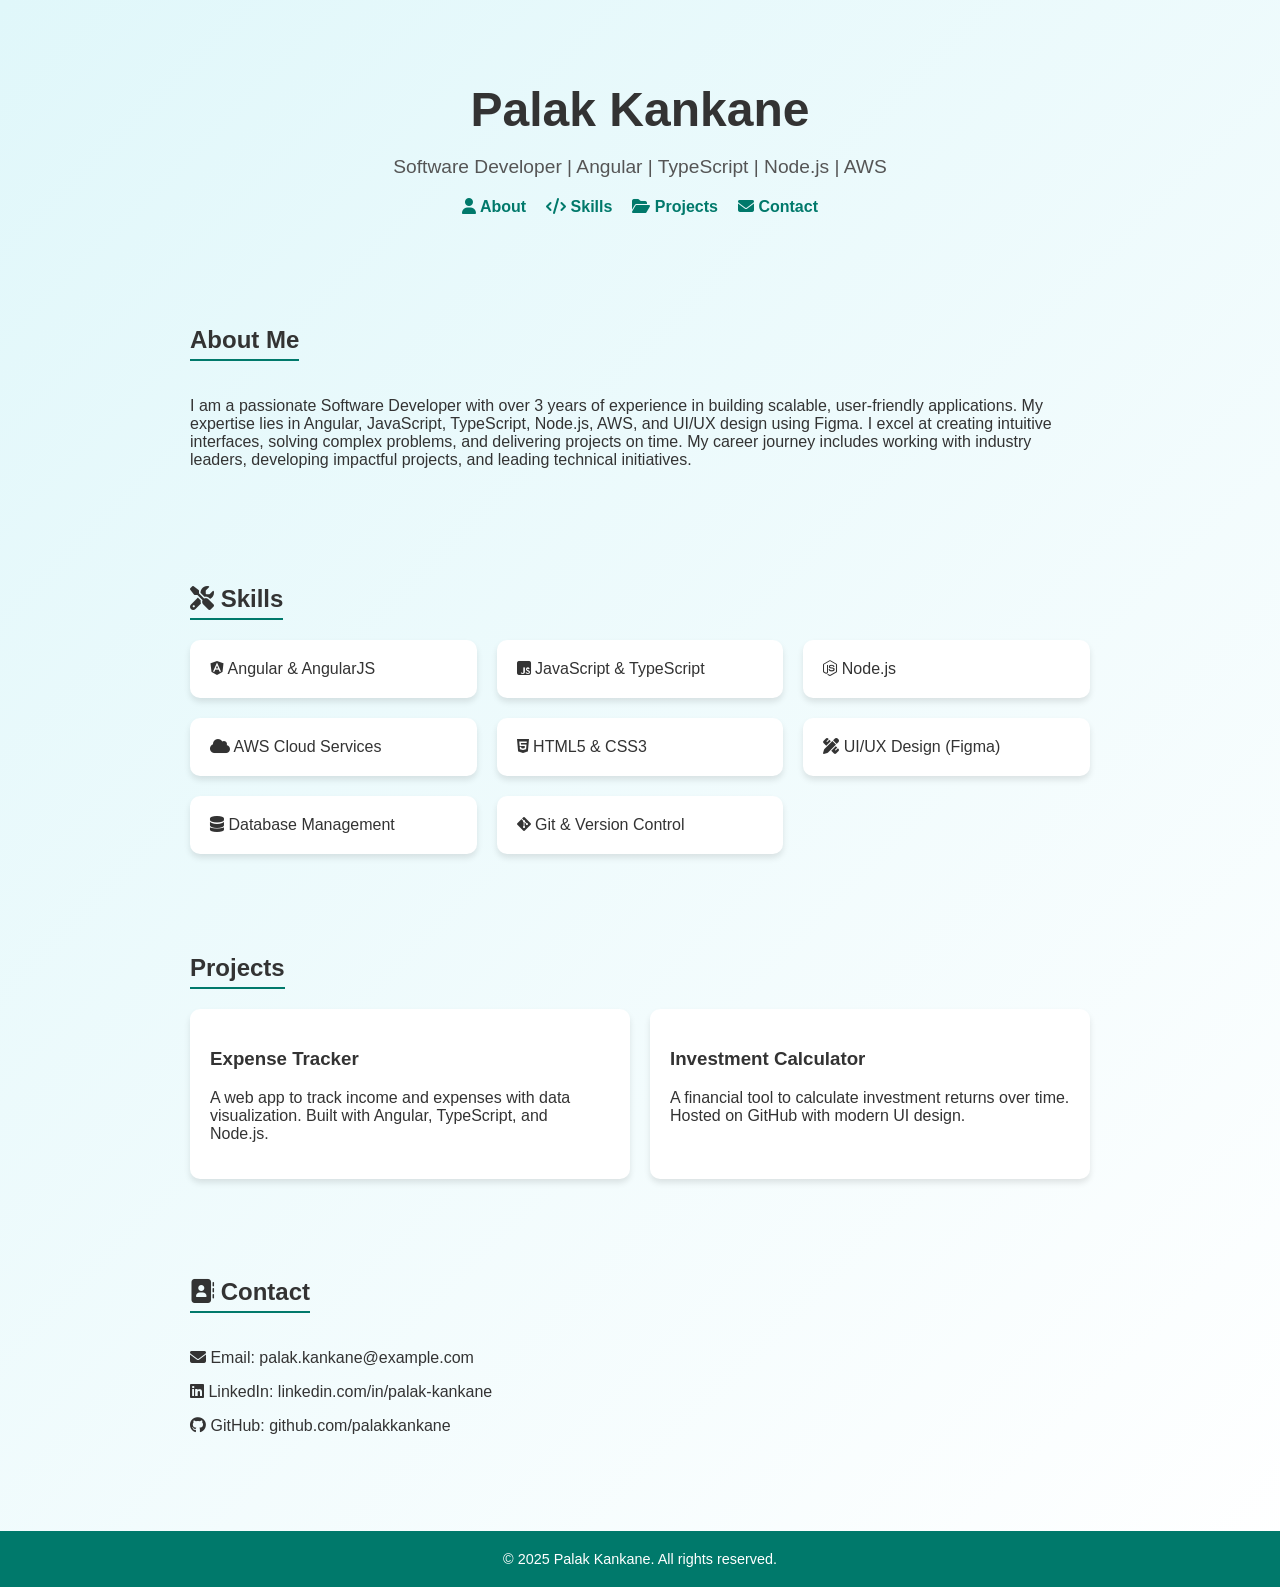
==== index.html @ 3c51df30 "initial commit" ====
<!DOCTYPE html>
<html lang="en">
  <head>
    <meta charset="UTF-8" />
    <meta name="viewport" content="width=device-width, initial-scale=1.0" />
    <title>Palak Kankane - Portfolio</title>
    <link rel="stylesheet" href="https://cdnjs.cloudflare.com/ajax/libs/font-awesome/6.4.2/css/all.min.css" />
    <link rel="stylesheet" href="style.css"/>
  </head>
  <body>
    <header>
      <h1>Palak Kankane</h1>
      <p>Software Developer | Angular | TypeScript | Node.js | AWS</p>
      <nav>
        <a href="#about"><i class="fas fa-user"></i> About</a>
        <a href="#skills"><i class="fas fa-code"></i> Skills</a>
        <a href="#projects"><i class="fas fa-folder-open"></i> Projects</a>
        <a href="#contact"><i class="fas fa-envelope"></i> Contact</a>
      </nav>
    </header>
    <section id="about">
      <h2>About Me</h2>
      <p>
        I am a passionate Software Developer with over 3 years of experience in
        building scalable, user-friendly applications. My expertise lies in
        Angular, JavaScript, TypeScript, Node.js, AWS, and UI/UX design using
        Figma. I excel at creating intuitive interfaces, solving complex
        problems, and delivering projects on time. My career journey includes
        working with industry leaders, developing impactful projects, and
        leading technical initiatives.
      </p>
    </section>
    <section id="skills">
      <h2><i class="fas fa-tools"></i> Skills</h2>
      <div class="skills">
        <div class="card"><i class="fab fa-angular"></i> Angular & AngularJS</div>
        <div class="card"><i class="fab fa-js-square"></i> JavaScript & TypeScript</div>
        <div class="card"><i class="fab fa-node-js"></i> Node.js</div>
        <div class="card"><i class="fas fa-cloud"></i> AWS Cloud Services</div>
        <div class="card"><i class="fab fa-html5"></i> HTML5 & CSS3</div>
        <div class="card"><i class="fas fa-pencil-ruler"></i> UI/UX Design (Figma)</div>
        <div class="card"><i class="fas fa-database"></i> Database Management</div>
        <div class="card"><i class="fab fa-git-alt"></i> Git & Version Control</div>
      </div>
    </section>
    <section id="projects">
      <h2>Projects</h2>
      <div class="projects">
        <div class="card">
          <h3>Expense Tracker</h3>
          <p>
            A web app to track income and expenses with data visualization.
            Built with Angular, TypeScript, and Node.js.
          </p>
        </div>
        <div class="card">
          <h3>Investment Calculator</h3>
          <p>
            A financial tool to calculate investment returns over time. Hosted
            on GitHub with modern UI design.
          </p>
        </div>
      </div>
    </section>
    <section id="contact">
      <h2><i class="fas fa-address-book"></i> Contact</h2>
      <p><i class="fas fa-envelope"></i> Email: palak.kankane@example.com</p>
      <p><i class="fab fa-linkedin"></i> LinkedIn: linkedin.com/in/palak-kankane</p>
      <p><i class="fab fa-github"></i> GitHub: github.com/palakkankane</p>
    </section>
    <footer>© 2025 Palak Kankane. All rights reserved.</footer>
  </body>
</html>
---- style.css ----
body {
  margin: 0;
  font-family: "Segoe UI", sans-serif;
  background: linear-gradient(135deg, #e0f7fa, #fff);
  color: #333;
}
header {
  text-align: center;
  padding: 50px 20px;
  animation: fadeInDown 1s ease-in-out;
}
header h1 {
  font-size: 3rem;
  margin-bottom: 10px;
}
header p {
  font-size: 1.2rem;
  color: #555;
}
nav {
  display: flex;
  justify-content: center;
  gap: 20px;
  margin-top: 20px;
}
nav a {
  text-decoration: none;
  color: #00796b;
  font-weight: bold;
  transition: color 0.3s;
}
nav a:hover {
  color: #004d40;
}
section {
  max-width: 900px;
  margin: auto;
  padding: 40px 20px;
  animation: fadeInUp 1s ease-in-out;
}
h2 {
  border-bottom: 2px solid #00796b;
  display: inline-block;
  padding-bottom: 5px;
  margin-bottom: 20px;
}
.skills,
.projects {
  display: grid;
  grid-template-columns: repeat(auto-fit, minmax(250px, 1fr));
  gap: 20px;
}
.card {
  background: #fff;
  padding: 20px;
  border-radius: 10px;
  box-shadow: 0 4px 6px rgba(0, 0, 0, 0.1);
  transition: transform 0.3s;
}
.card:hover {
  transform: translateY(-5px);
}
footer {
  text-align: center;
  padding: 20px;
  font-size: 0.9rem;
  background: #00796b;
  color: #fff;
  margin-top: 40px;
}
@keyframes fadeInDown {
  from {
    opacity: 0;
    transform: translateY(-20px);
  }
  to {
    opacity: 1;
    transform: translateY(0);
  }
}
@keyframes fadeInUp {
  from {
    opacity: 0;
    transform: translateY(20px);
  }
  to {
    opacity: 1;
    transform: translateY(0);
  }
}
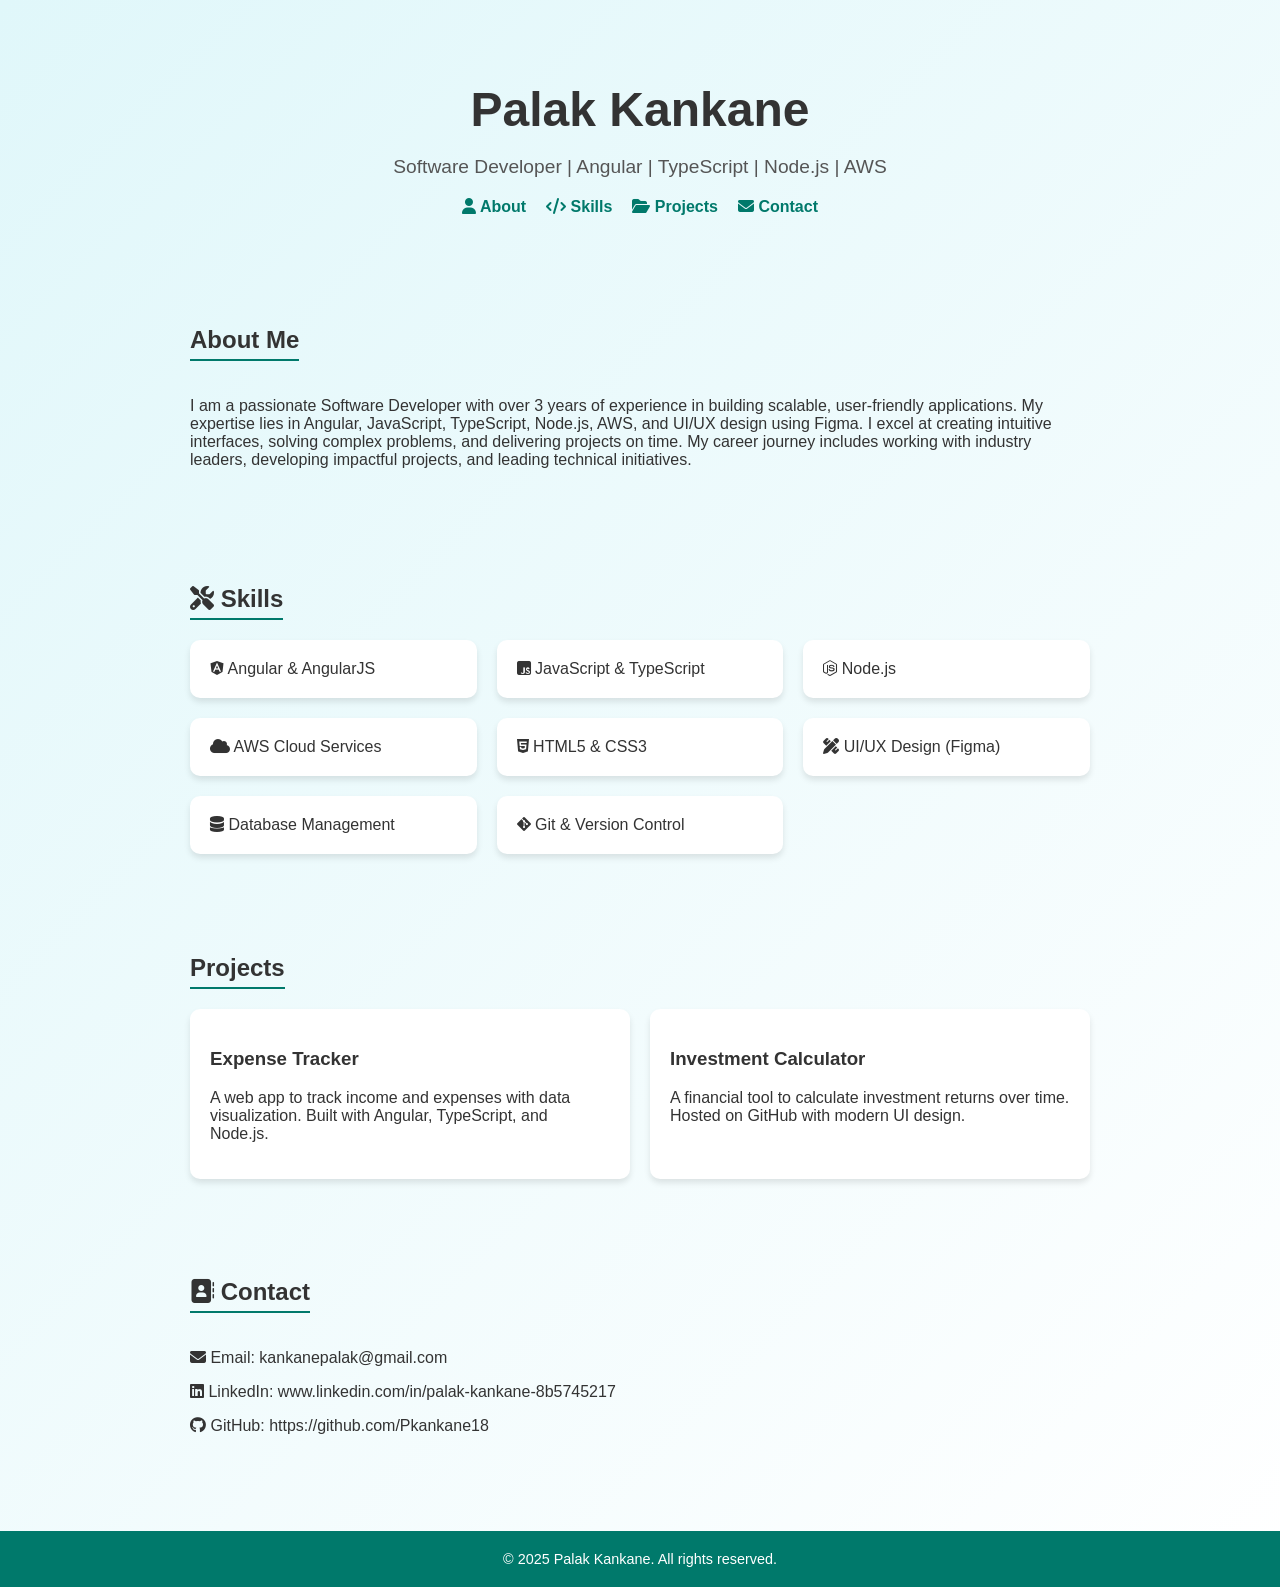
==== commit 7c18877d: "fixed contact links" ====
--- a/index.html
+++ b/index.html
@@ -64,9 +64,9 @@
     </section>
     <section id="contact">
       <h2><i class="fas fa-address-book"></i> Contact</h2>
-      <p><i class="fas fa-envelope"></i> Email: palak.kankane@example.com</p>
-      <p><i class="fab fa-linkedin"></i> LinkedIn: linkedin.com/in/palak-kankane</p>
-      <p><i class="fab fa-github"></i> GitHub: github.com/palakkankane</p>
+      <p><i class="fas fa-envelope"></i> Email: kankanepalak@gmail.com</p>
+      <p><i class="fab fa-linkedin"></i> LinkedIn: www.linkedin.com/in/palak-kankane-8b5745217</p>
+      <p><i class="fab fa-github"></i> GitHub: https://github.com/Pkankane18</p>
     </section>
     <footer>© 2025 Palak Kankane. All rights reserved.</footer>
   </body>
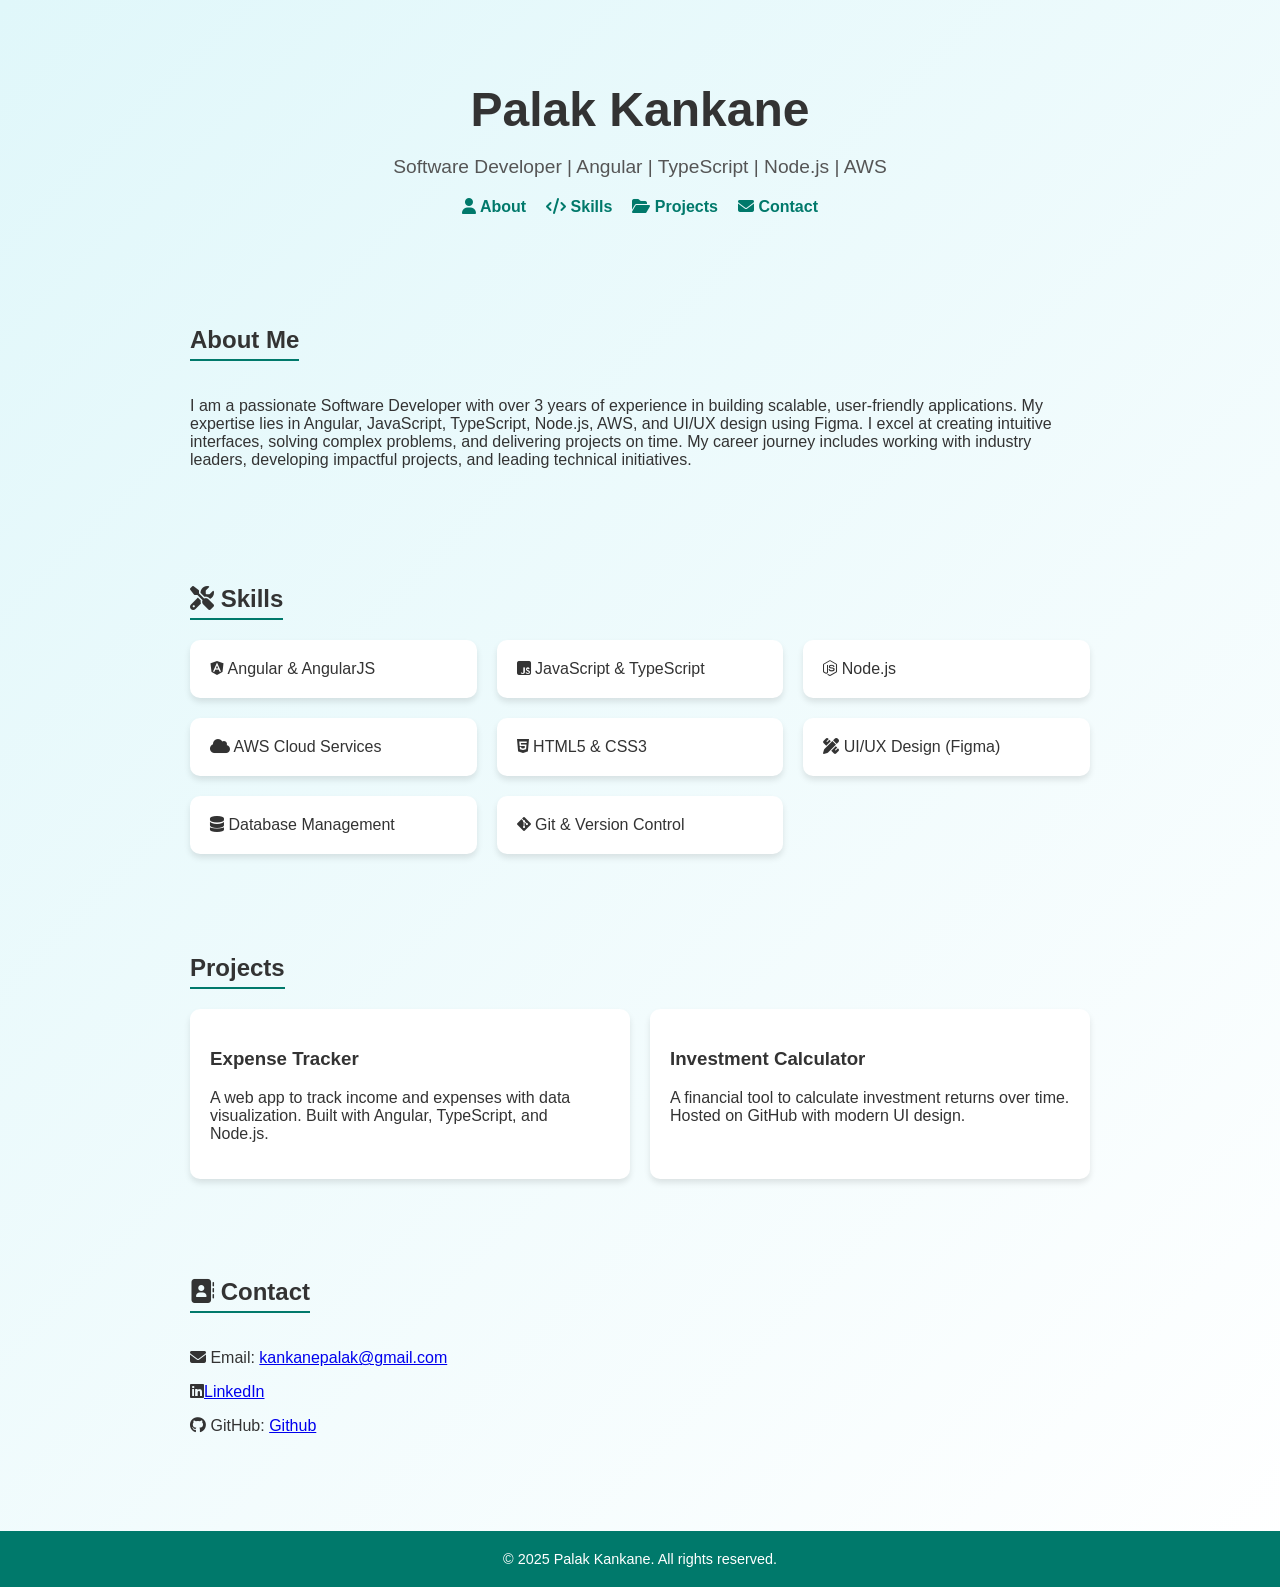
==== commit 220a65cc: "updating link" ====
--- a/index.html
+++ b/index.html
@@ -64,9 +64,9 @@
     </section>
     <section id="contact">
       <h2><i class="fas fa-address-book"></i> Contact</h2>
-      <p><i class="fas fa-envelope"></i> Email: kankanepalak@gmail.com</p>
-      <p><i class="fab fa-linkedin"></i> LinkedIn: www.linkedin.com/in/palak-kankane-8b5745217</p>
-      <p><i class="fab fa-github"></i> GitHub: https://github.com/Pkankane18</p>
+      <p><i class="fas fa-envelope"></i> Email: <a href="mailto:kankanepalak@gmail.com">kankanepalak@gmail.com</a></p>
+      <p><i class="fab fa-linkedin"></i><a  href="https://www.linkedin.com/in/palak-kankane-8b5745217" target="_blank">LinkedIn</a></p>
+      <p><i class="fab fa-github"></i> GitHub: <a href="https://github.com/Pkankane18">Github</a></p>
     </section>
     <footer>© 2025 Palak Kankane. All rights reserved.</footer>
   </body>
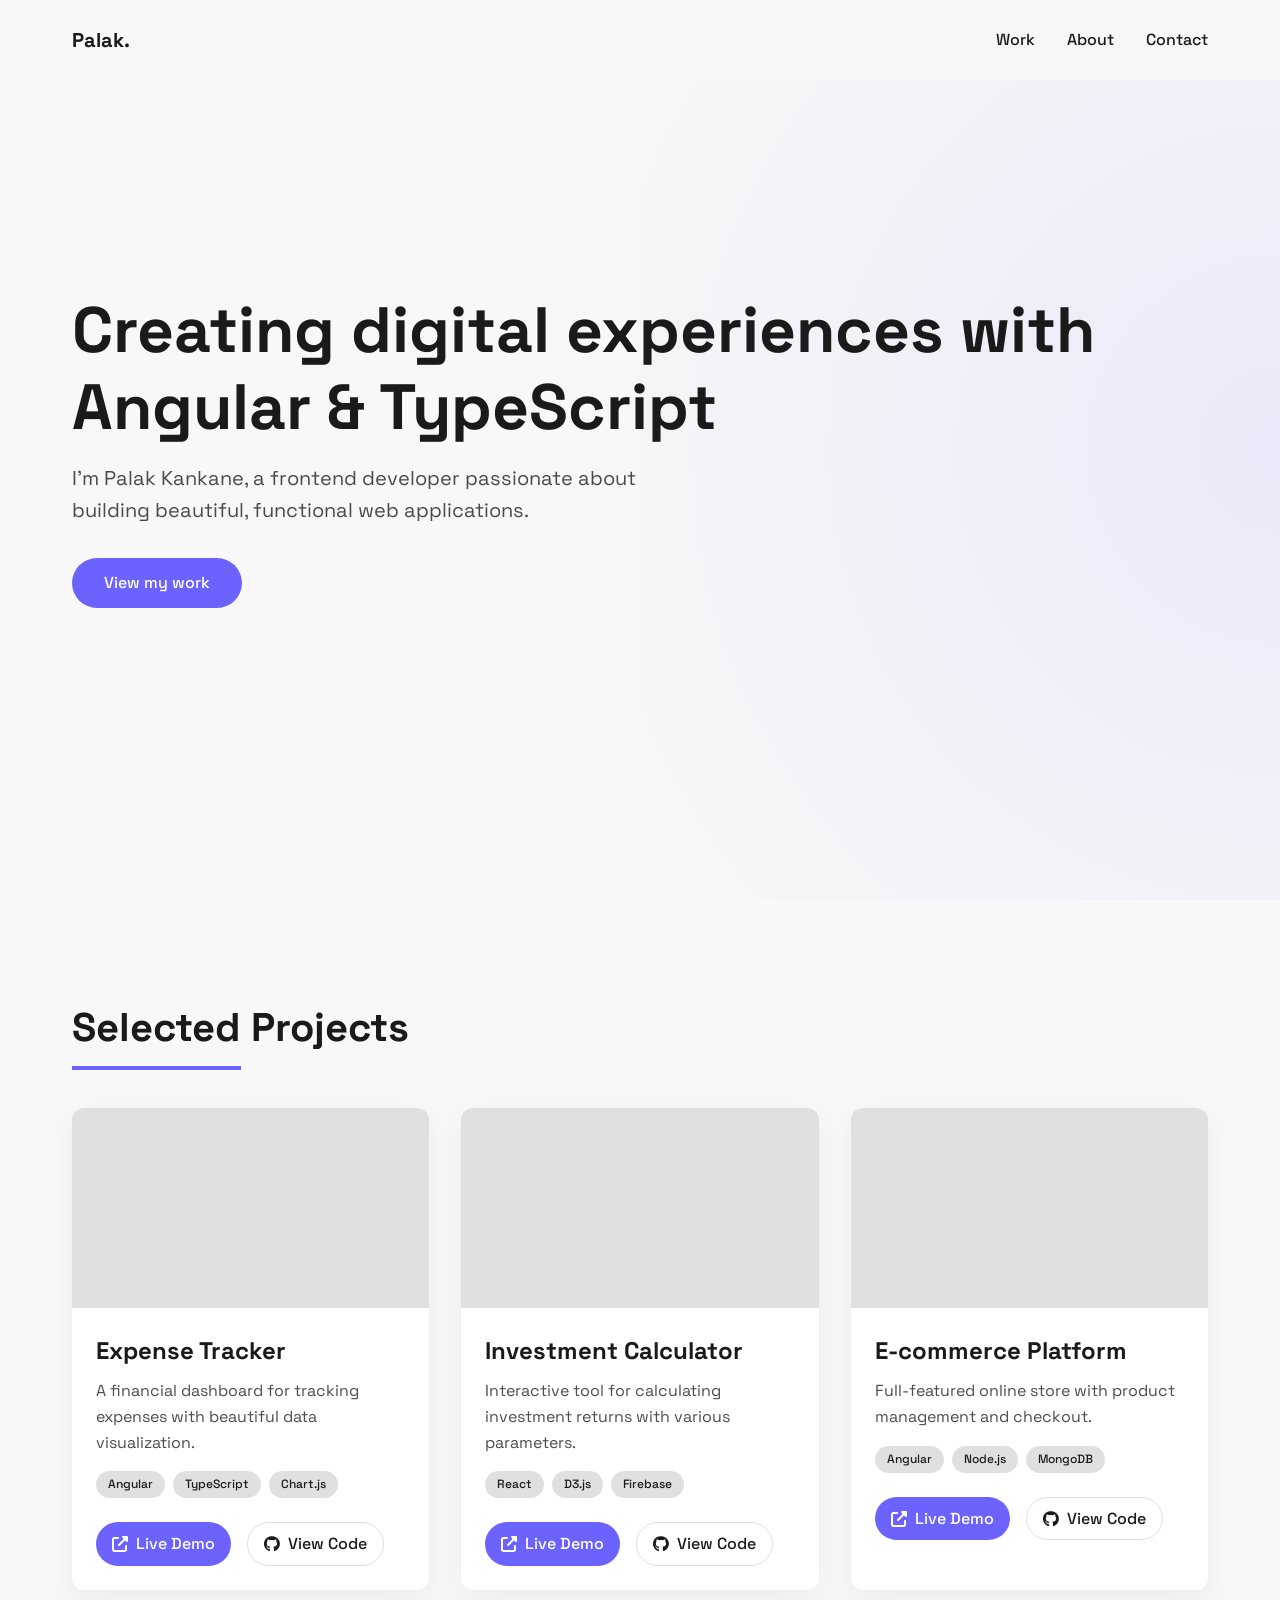
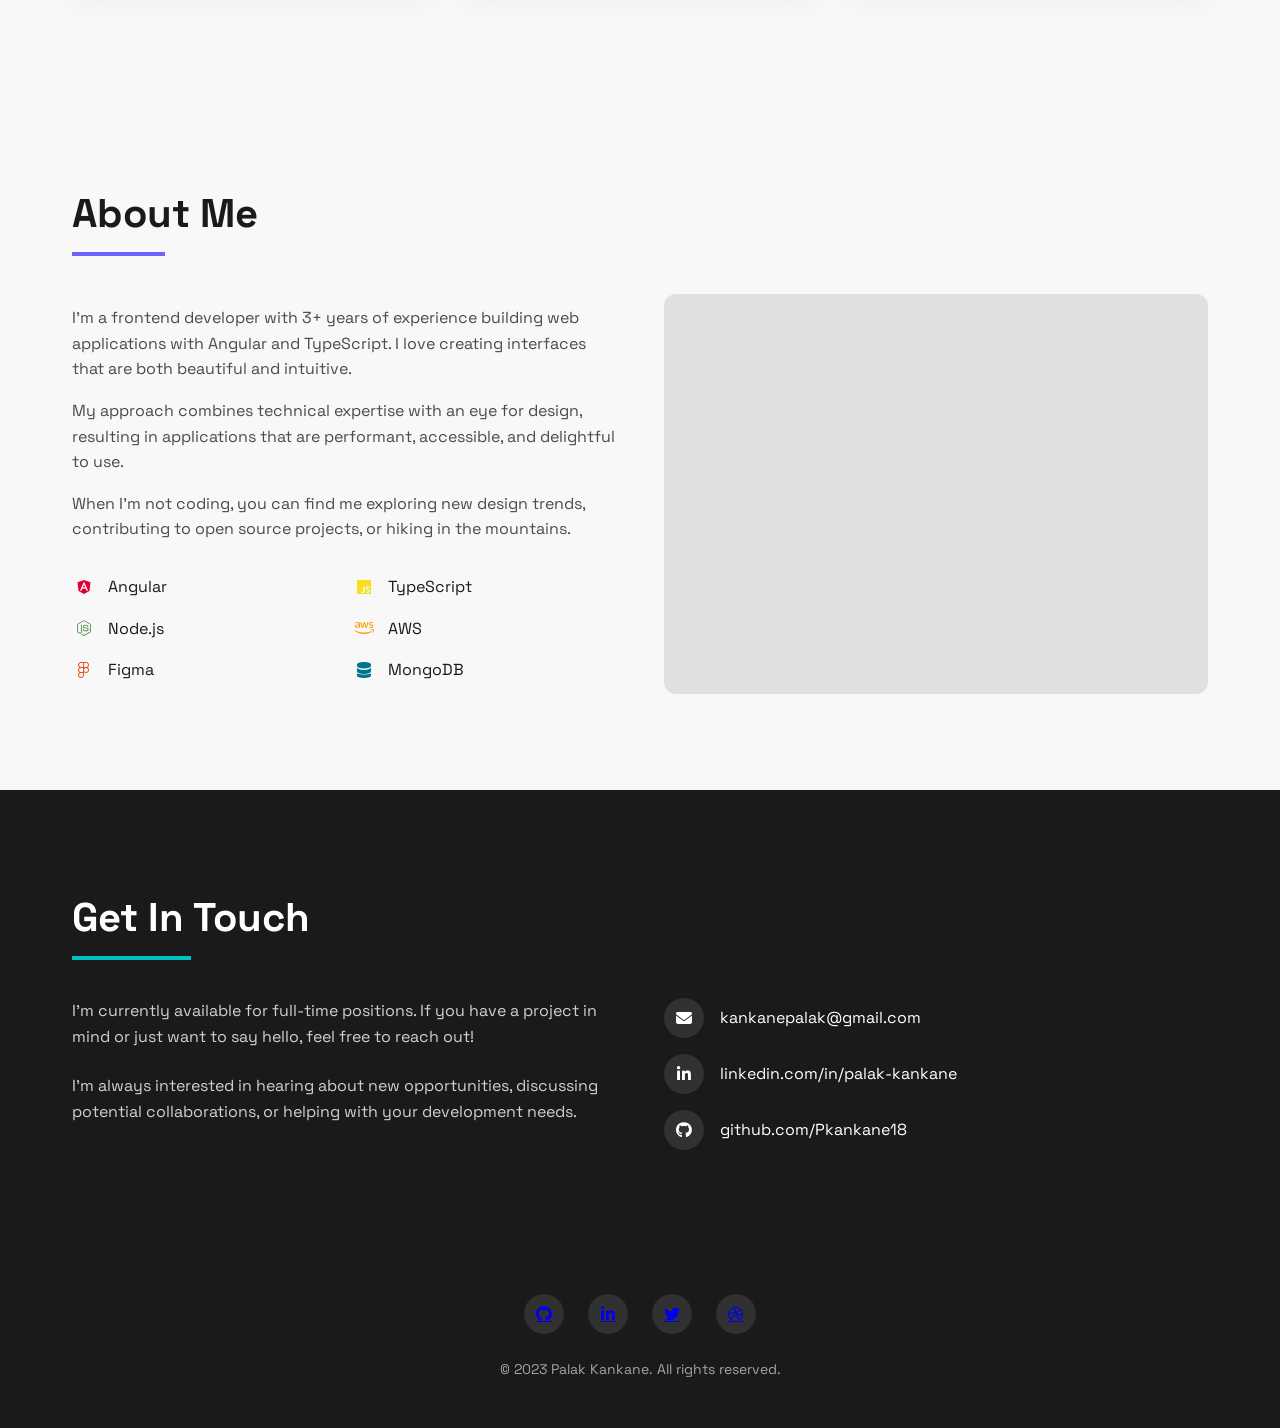
==== commit 42f2eee1: "updated full" ====
--- a/index.html
+++ b/index.html
@@ -3,71 +3,672 @@
   <head>
     <meta charset="UTF-8" />
     <meta name="viewport" content="width=device-width, initial-scale=1.0" />
-    <title>Palak Kankane - Portfolio</title>
-    <link rel="stylesheet" href="https://cdnjs.cloudflare.com/ajax/libs/font-awesome/6.4.2/css/all.min.css" />
-    <link rel="stylesheet" href="style.css"/>
+    <title>Palak Kankane | Creative Developer</title>
+    <meta
+      name="description"
+      content="Creative portfolio of Palak Kankane, Angular and TypeScript developer"
+    />
+    <link
+      rel="stylesheet"
+      href="https://cdnjs.cloudflare.com/ajax/libs/font-awesome/6.4.2/css/all.min.css"
+    />
+    <link rel="preconnect" href="https://fonts.googleapis.com" />
+    <link rel="preconnect" href="https://fonts.gstatic.com" crossorigin />
+    <link
+      href="https://fonts.googleapis.com/css2?family=Space+Grotesk:wght@300;400;500;600;700&display=swap"
+      rel="stylesheet"
+    />
+    <style>
+      :root {
+        --dark: #1a1a1a;
+        --light: #f8f8f8;
+        --primary: #6c63ff;
+        --secondary: #ff6584;
+        --accent: #00bfbf;
+        --gray: #e0e0e0;
+      }
+
+      * {
+        margin: 0;
+        padding: 0;
+        box-sizing: border-box;
+      }
+
+      body {
+        font-family: "Space Grotesk", sans-serif;
+        background-color: var(--light);
+        color: var(--dark);
+        line-height: 1.6;
+      }
+
+      .container {
+        max-width: 1200px;
+        margin: 0 auto;
+        padding: 0 2rem;
+      }
+
+      /* Hero Section */
+      .hero {
+        min-height: 100vh;
+        display: flex;
+        align-items: center;
+        position: relative;
+        overflow: hidden;
+      }
+
+      .hero::before {
+        content: "";
+        position: absolute;
+        top: -50%;
+        right: -50%;
+        width: 100%;
+        height: 200%;
+        background: radial-gradient(
+          circle,
+          rgba(108, 99, 255, 0.1) 0%,
+          rgba(255, 255, 255, 0) 70%
+        );
+        z-index: 0;
+      }
+
+      .hero-content {
+        position: relative;
+        z-index: 1;
+      }
+
+      .hero h1 {
+        font-size: clamp(2.5rem, 5vw, 4rem);
+        font-weight: 700;
+        margin-bottom: 1rem;
+        line-height: 1.2;
+      }
+
+      .hero p {
+        font-size: 1.25rem;
+        max-width: 600px;
+        margin-bottom: 2rem;
+        color: rgba(0, 0, 0, 0.7);
+      }
+
+      .hero-cta {
+        display: inline-block;
+        padding: 0.75rem 2rem;
+        background-color: var(--primary);
+        color: white;
+        border-radius: 50px;
+        font-weight: 500;
+        transition: transform 0.3s, box-shadow 0.3s;
+        text-decoration: none;
+      }
+
+      .hero-cta:hover {
+        transform: translateY(-3px);
+        box-shadow: 0 10px 20px rgba(108, 99, 255, 0.2);
+      }
+
+      /* Navigation */
+      nav {
+        position: fixed;
+        top: 0;
+        left: 0;
+        width: 100%;
+        padding: 1.5rem 0;
+        z-index: 100;
+        background-color: rgba(248, 248, 248, 0.9);
+        backdrop-filter: blur(10px);
+      }
+
+      .nav-container {
+        display: flex;
+        justify-content: space-between;
+        align-items: center;
+      }
+
+      .logo {
+        font-weight: 700;
+        font-size: 1.25rem;
+        color: var(--dark);
+        text-decoration: none;
+      }
+
+      .nav-links {
+        display: flex;
+        gap: 2rem;
+      }
+
+      .nav-links a {
+        color: var(--dark);
+        text-decoration: none;
+        font-weight: 500;
+        position: relative;
+      }
+
+      .nav-links a::after {
+        content: "";
+        position: absolute;
+        bottom: -5px;
+        left: 0;
+        width: 0;
+        height: 2px;
+        background-color: var(--primary);
+        transition: width 0.3s;
+      }
+
+      .nav-links a:hover::after {
+        width: 100%;
+      }
+
+      /* Projects Section */
+      .section {
+        padding: 6rem 0;
+      }
+
+      .section-title {
+        font-size: 2.5rem;
+        margin-bottom: 3rem;
+        position: relative;
+        display: inline-block;
+      }
+
+      .section-title::after {
+        content: "";
+        position: absolute;
+        bottom: -10px;
+        left: 0;
+        width: 50%;
+        height: 4px;
+        background-color: var(--primary);
+      }
+
+      .projects-grid {
+        display: grid;
+        grid-template-columns: repeat(auto-fill, minmax(350px, 1fr));
+        gap: 2rem;
+      }
+
+      .project-card {
+        background-color: white;
+        border-radius: 12px;
+        overflow: hidden;
+        box-shadow: 0 10px 30px rgba(0, 0, 0, 0.05);
+        transition: transform 0.3s, box-shadow 0.3s;
+      }
+
+      .project-card:hover {
+        transform: translateY(-10px);
+        box-shadow: 0 15px 40px rgba(0, 0, 0, 0.1);
+      }
+
+      .project-image {
+        height: 200px;
+        background-color: var(--gray);
+        background-size: cover;
+        background-position: center;
+      }
+
+      .project-content {
+        padding: 1.5rem;
+      }
+
+      .project-title {
+        font-size: 1.5rem;
+        margin-bottom: 0.5rem;
+      }
+
+      .project-description {
+        color: rgba(0, 0, 0, 0.7);
+        margin-bottom: 1rem;
+      }
+
+      .project-tags {
+        display: flex;
+        flex-wrap: wrap;
+        gap: 0.5rem;
+        margin-bottom: 1.5rem;
+      }
+
+      .tag {
+        padding: 0.25rem 0.75rem;
+        background-color: var(--gray);
+        border-radius: 50px;
+        font-size: 0.75rem;
+        font-weight: 500;
+      }
+
+      .project-links {
+        display: flex;
+        gap: 1rem;
+      }
+
+      .project-link {
+        display: inline-flex;
+        align-items: center;
+        gap: 0.5rem;
+        padding: 0.5rem 1rem;
+        border-radius: 50px;
+        font-weight: 500;
+        text-decoration: none;
+        transition: all 0.3s;
+      }
+
+      .primary-link {
+        background-color: var(--primary);
+        color: white;
+      }
+
+      .secondary-link {
+        border: 1px solid var(--gray);
+        color: var(--dark);
+      }
+
+      .project-link:hover {
+        transform: translateY(-2px);
+      }
+
+      /* About Section */
+      .about-content {
+        display: grid;
+        grid-template-columns: 1fr 1fr;
+        gap: 3rem;
+        align-items: center;
+      }
+
+      .about-text p {
+        margin-bottom: 1rem;
+        color: rgba(0, 0, 0, 0.7);
+      }
+
+      .skills-list {
+        display: grid;
+        grid-template-columns: repeat(2, 1fr);
+        gap: 1rem;
+        margin-top: 2rem;
+      }
+
+      .skill-item {
+        display: flex;
+        align-items: center;
+        gap: 0.75rem;
+      }
+
+      .skill-icon {
+        width: 24px;
+        height: 24px;
+        display: flex;
+        align-items: center;
+        justify-content: center;
+      }
+
+      /* Contact Section */
+      .contact-section {
+        background-color: var(--dark);
+        color: white;
+        padding: 6rem 0;
+      }
+
+      .contact-section .section-title::after {
+        background-color: var(--accent);
+      }
+
+      .contact-content {
+        display: grid;
+        grid-template-columns: 1fr 1fr;
+        gap: 3rem;
+      }
+
+      .contact-text {
+        color: rgba(255, 255, 255, 0.8);
+      }
+
+      .contact-text p {
+        margin-bottom: 1.5rem;
+      }
+
+      .contact-links {
+        display: flex;
+        flex-direction: column;
+        gap: 1rem;
+      }
+
+      .contact-link {
+        display: flex;
+        align-items: center;
+        gap: 1rem;
+        color: white;
+        text-decoration: none;
+        transition: color 0.3s;
+      }
+
+      .contact-link:hover {
+        color: var(--accent);
+      }
+
+      .contact-icon {
+        width: 40px;
+        height: 40px;
+        background-color: rgba(255, 255, 255, 0.1);
+        border-radius: 50%;
+        display: flex;
+        align-items: center;
+        justify-content: center;
+      }
+
+      /* Footer */
+      footer {
+        padding: 3rem 0;
+        text-align: center;
+        background-color: var(--dark);
+        color: white;
+      }
+
+      .social-links {
+        display: flex;
+        justify-content: center;
+        gap: 1.5rem;
+        margin-bottom: 1.5rem;
+      }
+
+      .social-link {
+        width: 40px;
+        height: 40px;
+        border-radius: 50%;
+        background-color: rgba(255, 255, 255, 0.1);
+        display: flex;
+        align-items: center;
+        justify-content: center;
+        transition: all 0.3s;
+      }
+
+      .social-link:hover {
+        background-color: var(--primary);
+        transform: translateY(-3px);
+      }
+
+      .copyright {
+        color: rgba(255, 255, 255, 0.6);
+        font-size: 0.875rem;
+      }
+
+      @media (max-width: 768px) {
+        .about-content,
+        .contact-content {
+          grid-template-columns: 1fr;
+        }
+
+        .projects-grid {
+          grid-template-columns: 1fr;
+        }
+
+        .nav-links {
+          display: none;
+        }
+      }
+    </style>
   </head>
   <body>
-    <header>
-      <h1>Palak Kankane</h1>
-      <p>Software Developer | Angular | TypeScript | Node.js | AWS</p>
-      <nav>
-        <a href="#about"><i class="fas fa-user"></i> About</a>
-        <a href="#skills"><i class="fas fa-code"></i> Skills</a>
-        <a href="#projects"><i class="fas fa-folder-open"></i> Projects</a>
-        <a href="#contact"><i class="fas fa-envelope"></i> Contact</a>
-      </nav>
-    </header>
-    <section id="about">
-      <h2>About Me</h2>
-      <p>
-        I am a passionate Software Developer with over 3 years of experience in
-        building scalable, user-friendly applications. My expertise lies in
-        Angular, JavaScript, TypeScript, Node.js, AWS, and UI/UX design using
-        Figma. I excel at creating intuitive interfaces, solving complex
-        problems, and delivering projects on time. My career journey includes
-        working with industry leaders, developing impactful projects, and
-        leading technical initiatives.
-      </p>
-    </section>
-    <section id="skills">
-      <h2><i class="fas fa-tools"></i> Skills</h2>
-      <div class="skills">
-        <div class="card"><i class="fab fa-angular"></i> Angular & AngularJS</div>
-        <div class="card"><i class="fab fa-js-square"></i> JavaScript & TypeScript</div>
-        <div class="card"><i class="fab fa-node-js"></i> Node.js</div>
-        <div class="card"><i class="fas fa-cloud"></i> AWS Cloud Services</div>
-        <div class="card"><i class="fab fa-html5"></i> HTML5 & CSS3</div>
-        <div class="card"><i class="fas fa-pencil-ruler"></i> UI/UX Design (Figma)</div>
-        <div class="card"><i class="fas fa-database"></i> Database Management</div>
-        <div class="card"><i class="fab fa-git-alt"></i> Git & Version Control</div>
+    <!-- Navigation -->
+    <nav>
+      <div class="container nav-container">
+        <a href="#" class="logo">Palak.</a>
+        <div class="nav-links">
+          <a href="#work">Work</a>
+          <a href="#about">About</a>
+          <a href="#contact">Contact</a>
+        </div>
+      </div>
+    </nav>
+
+    <!-- Hero Section -->
+    <section class="hero">
+      <div class="container hero-content">
+        <h1>Creating digital experiences with Angular & TypeScript</h1>
+        <p>
+          I'm Palak Kankane, a frontend developer passionate about building
+          beautiful, functional web applications.
+        </p>
+        <a href="#work" class="hero-cta">View my work</a>
       </div>
     </section>
-    <section id="projects">
-      <h2>Projects</h2>
-      <div class="projects">
-        <div class="card">
-          <h3>Expense Tracker</h3>
-          <p>
-            A web app to track income and expenses with data visualization.
-            Built with Angular, TypeScript, and Node.js.
-          </p>
-        </div>
-        <div class="card">
-          <h3>Investment Calculator</h3>
-          <p>
-            A financial tool to calculate investment returns over time. Hosted
-            on GitHub with modern UI design.
-          </p>
+
+    <!-- Work Section -->
+    <section id="work" class="section">
+      <div class="container">
+        <h2 class="section-title">Selected Projects</h2>
+        <div class="projects-grid">
+          <!-- Project 1 -->
+          <div class="project-card">
+            <div
+              class="project-image"
+              style="
+                background-image: url('https://images.unsplash.com/photo-1551288049-bebda4e38f71?ixlib=rb-1.2.1&auto=format&fit=crop&w=1350&q=80');
+              "
+            ></div>
+            <div class="project-content">
+              <h3 class="project-title">Expense Tracker</h3>
+              <p class="project-description">
+                A financial dashboard for tracking expenses with beautiful data
+                visualization.
+              </p>
+              <div class="project-tags">
+                <span class="tag">Angular</span>
+                <span class="tag">TypeScript</span>
+                <span class="tag">Chart.js</span>
+              </div>
+              <div class="project-links">
+                <a href="#" class="project-link primary-link">
+                  <i class="fas fa-external-link-alt"></i> Live Demo
+                </a>
+                <a href="#" class="project-link secondary-link">
+                  <i class="fab fa-github"></i> View Code
+                </a>
+              </div>
+            </div>
+          </div>
+
+          <!-- Project 2 -->
+          <div class="project-card">
+            <div
+              class="project-image"
+              style="
+                background-image: url('https://images.unsplash.com/photo-1535320903710-d993d3d77d29?ixlib=rb-1.2.1&auto=format&fit=crop&w=1350&q=80');
+              "
+            ></div>
+            <div class="project-content">
+              <h3 class="project-title">Investment Calculator</h3>
+              <p class="project-description">
+                Interactive tool for calculating investment returns with various
+                parameters.
+              </p>
+              <div class="project-tags">
+                <span class="tag">React</span>
+                <span class="tag">D3.js</span>
+                <span class="tag">Firebase</span>
+              </div>
+              <div class="project-links">
+                <a href="#" class="project-link primary-link">
+                  <i class="fas fa-external-link-alt"></i> Live Demo
+                </a>
+                <a href="#" class="project-link secondary-link">
+                  <i class="fab fa-github"></i> View Code
+                </a>
+              </div>
+            </div>
+          </div>
+
+          <!-- Project 3 -->
+          <div class="project-card">
+            <div
+              class="project-image"
+              style="
+                background-image: url('https://images.unsplash.com/photo-1556740738-b6a63e27c4df?ixlib=rb-1.2.1&auto=format&fit=crop&w=1350&q=80');
+              "
+            ></div>
+            <div class="project-content">
+              <h3 class="project-title">E-commerce Platform</h3>
+              <p class="project-description">
+                Full-featured online store with product management and checkout.
+              </p>
+              <div class="project-tags">
+                <span class="tag">Angular</span>
+                <span class="tag">Node.js</span>
+                <span class="tag">MongoDB</span>
+              </div>
+              <div class="project-links">
+                <a href="#" class="project-link primary-link">
+                  <i class="fas fa-external-link-alt"></i> Live Demo
+                </a>
+                <a href="#" class="project-link secondary-link">
+                  <i class="fab fa-github"></i> View Code
+                </a>
+              </div>
+            </div>
+          </div>
         </div>
       </div>
     </section>
-    <section id="contact">
-      <h2><i class="fas fa-address-book"></i> Contact</h2>
-      <p><i class="fas fa-envelope"></i> Email: <a href="mailto:kankanepalak@gmail.com">kankanepalak@gmail.com</a></p>
-      <p><i class="fab fa-linkedin"></i><a  href="https://www.linkedin.com/in/palak-kankane-8b5745217" target="_blank">LinkedIn</a></p>
-      <p><i class="fab fa-github"></i> GitHub: <a href="https://github.com/Pkankane18">Github</a></p>
+
+    <!-- About Section -->
+    <section id="about" class="section">
+      <div class="container">
+        <h2 class="section-title">About Me</h2>
+        <div class="about-content">
+          <div class="about-text">
+            <p>
+              I'm a frontend developer with 3+ years of experience building web
+              applications with Angular and TypeScript. I love creating
+              interfaces that are both beautiful and intuitive.
+            </p>
+            <p>
+              My approach combines technical expertise with an eye for design,
+              resulting in applications that are performant, accessible, and
+              delightful to use.
+            </p>
+            <p>
+              When I'm not coding, you can find me exploring new design trends,
+              contributing to open source projects, or hiking in the mountains.
+            </p>
+
+            <div class="skills-list">
+              <div class="skill-item">
+                <div class="skill-icon">
+                  <i class="fab fa-angular" style="color: #dd0031"></i>
+                </div>
+                <span>Angular</span>
+              </div>
+              <div class="skill-item">
+                <div class="skill-icon">
+                  <i class="fab fa-js" style="color: #f7df1e"></i>
+                </div>
+                <span>TypeScript</span>
+              </div>
+              <div class="skill-item">
+                <div class="skill-icon">
+                  <i class="fab fa-node-js" style="color: #68a063"></i>
+                </div>
+                <span>Node.js</span>
+              </div>
+              <div class="skill-item">
+                <div class="skill-icon">
+                  <i class="fab fa-aws" style="color: #ff9900"></i>
+                </div>
+                <span>AWS</span>
+              </div>
+              <div class="skill-item">
+                <div class="skill-icon">
+                  <i class="fab fa-figma" style="color: #f24e1e"></i>
+                </div>
+                <span>Figma</span>
+              </div>
+              <div class="skill-item">
+                <div class="skill-icon">
+                  <i class="fas fa-database" style="color: #00758f"></i>
+                </div>
+                <span>MongoDB</span>
+              </div>
+            </div>
+          </div>
+          <div class="about-image">
+            <!-- Placeholder for an image -->
+            <div
+              style="
+                width: 100%;
+                height: 400px;
+                background-color: var(--gray);
+                border-radius: 12px;
+              "
+            ></div>
+          </div>
+        </div>
+      </div>
     </section>
-    <footer>© 2025 Palak Kankane. All rights reserved.</footer>
+
+    <!-- Contact Section -->
+    <section id="contact" class="contact-section section">
+      <div class="container">
+        <h2 class="section-title">Get In Touch</h2>
+        <div class="contact-content">
+          <div class="contact-text">
+            <p>
+              I'm currently available for full-time positions. If you have a
+              project in mind or just want to say hello, feel free to reach out!
+            </p>
+            <p>
+              I'm always interested in hearing about new opportunities,
+              discussing potential collaborations, or helping with your
+              development needs.
+            </p>
+          </div>
+          <div class="contact-links">
+            <a href="mailto:kankanepalak@gmail.com" class="contact-link">
+              <div class="contact-icon">
+                <i class="fas fa-envelope"></i>
+              </div>
+              <span>kankanepalak@gmail.com</span>
+            </a>
+            <a
+              href="https://linkedin.com/in/palak-kankane"
+              class="contact-link"
+              target="_blank"
+            >
+              <div class="contact-icon">
+                <i class="fab fa-linkedin-in"></i>
+              </div>
+              <span>linkedin.com/in/palak-kankane</span>
+            </a>
+            <a
+              href="https://github.com/Pkankane18"
+              class="contact-link"
+              target="_blank"
+            >
+              <div class="contact-icon">
+                <i class="fab fa-github"></i>
+              </div>
+              <span>github.com/Pkankane18</span>
+            </a>
+          </div>
+        </div>
+      </div>
+    </section>
+
+    <!-- Footer -->
+    <footer>
+      <div class="container">
+        <div class="social-links">
+          <a href="#" class="social-link">
+            <i class="fab fa-github"></i>
+          </a>
+          <a href="#" class="social-link">
+            <i class="fab fa-linkedin-in"></i>
+          </a>
+          <a href="#" class="social-link">
+            <i class="fab fa-twitter"></i>
+          </a>
+          <a href="#" class="social-link">
+            <i class="fab fa-dribbble"></i>
+          </a>
+        </div>
+        <p class="copyright">© 2023 Palak Kankane. All rights reserved.</p>
+      </div>
+    </footer>
   </body>
 </html>
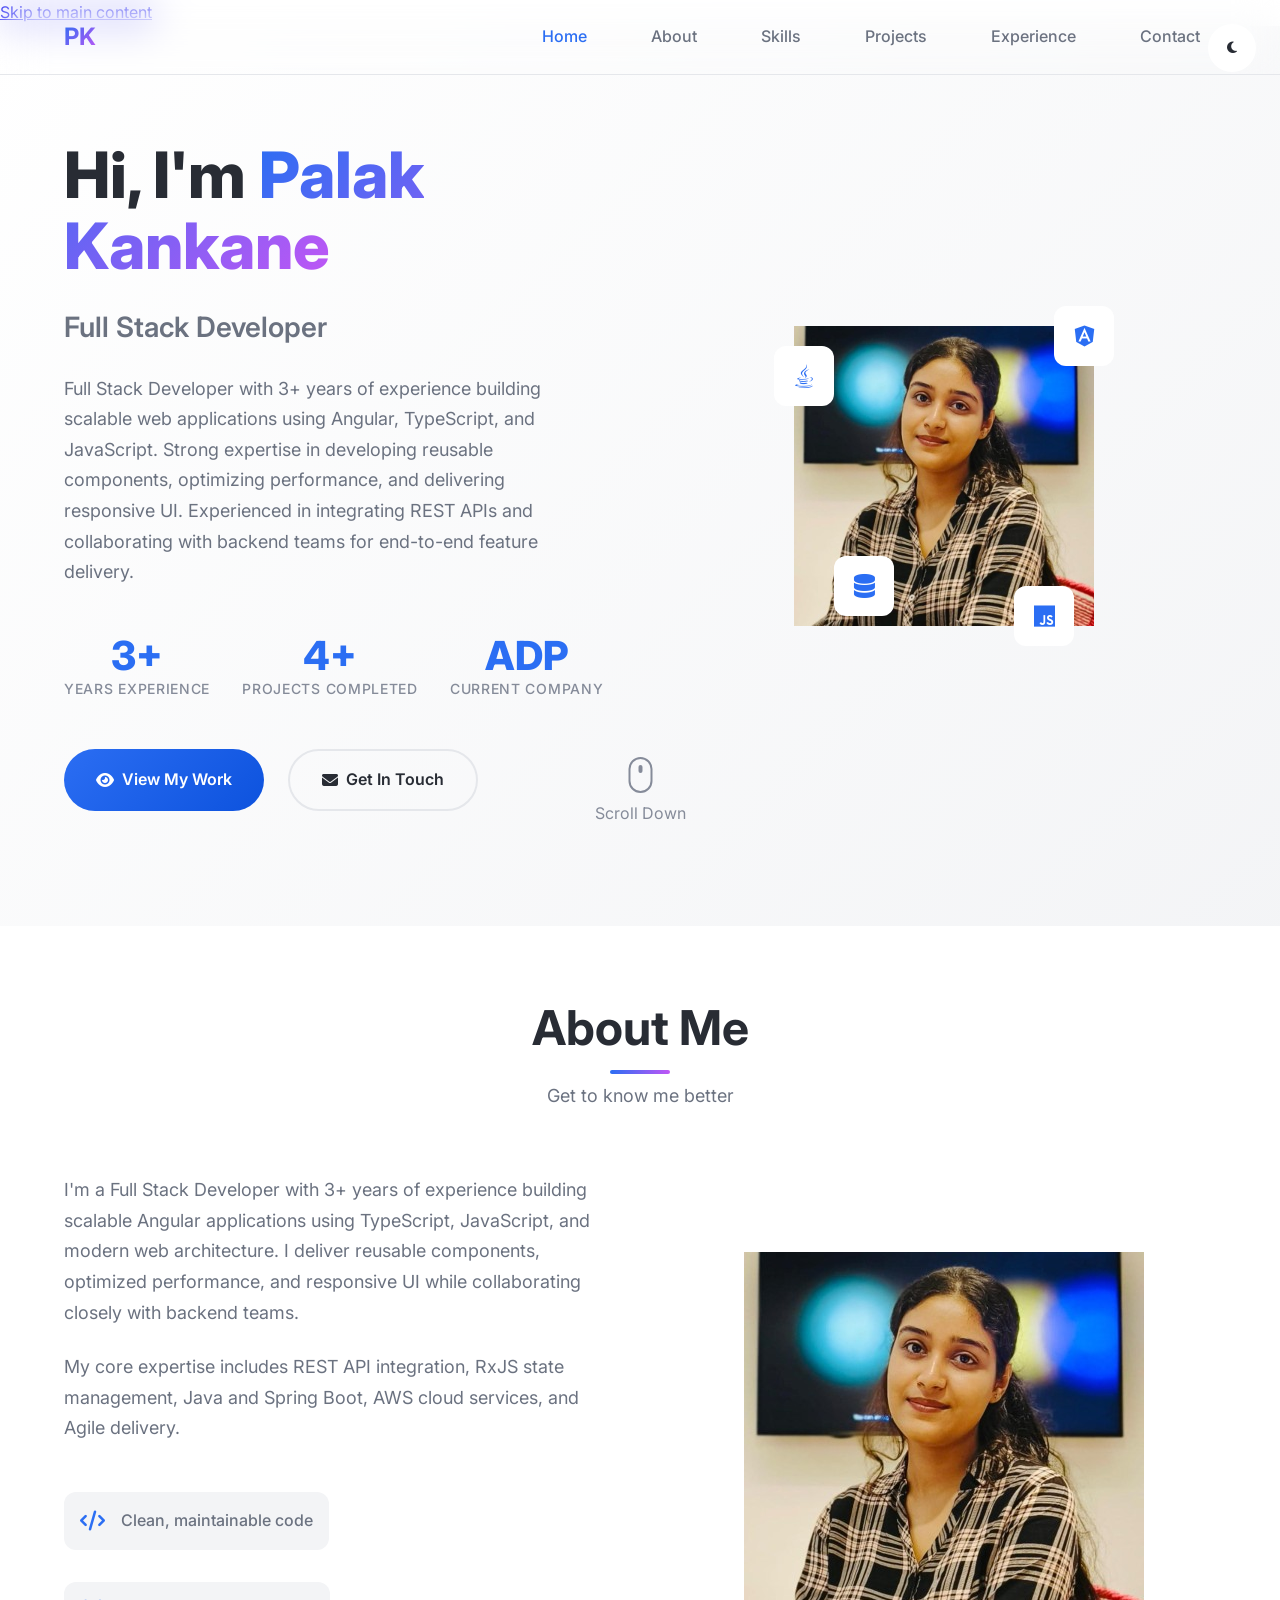
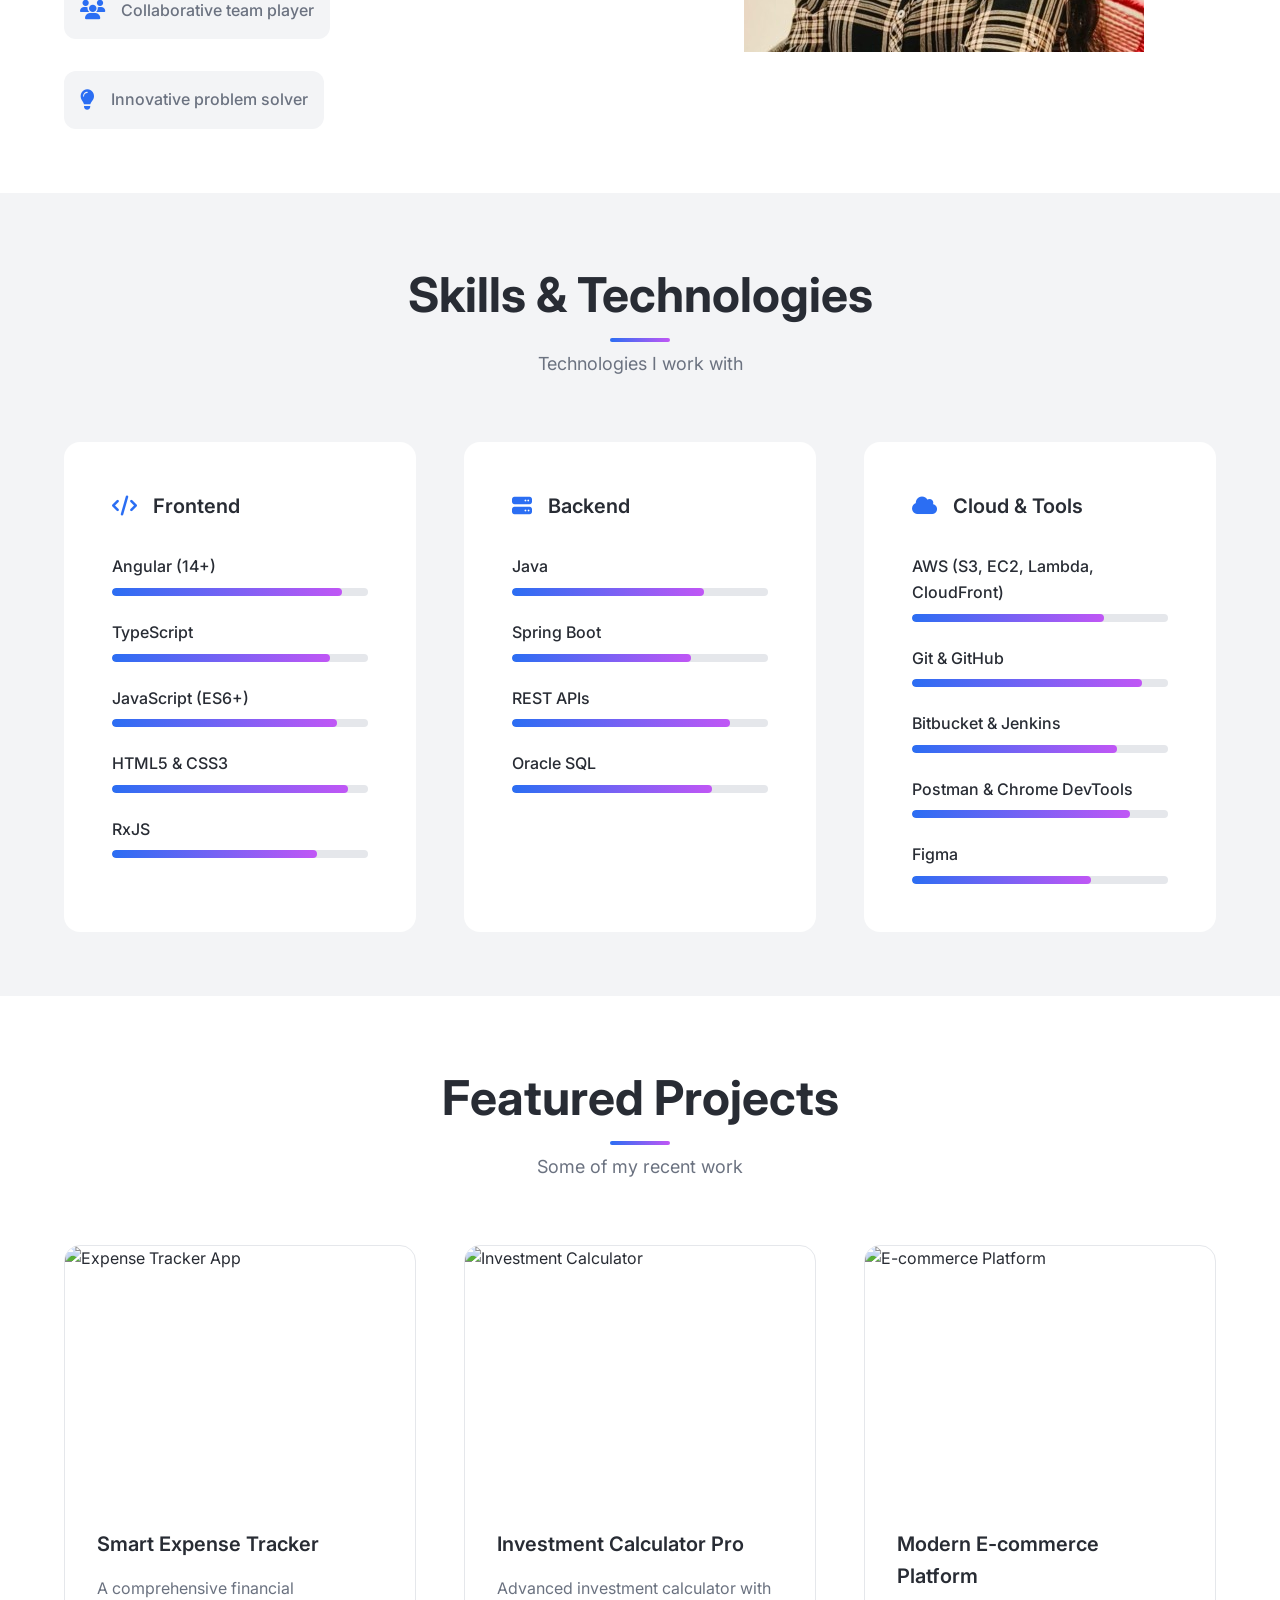
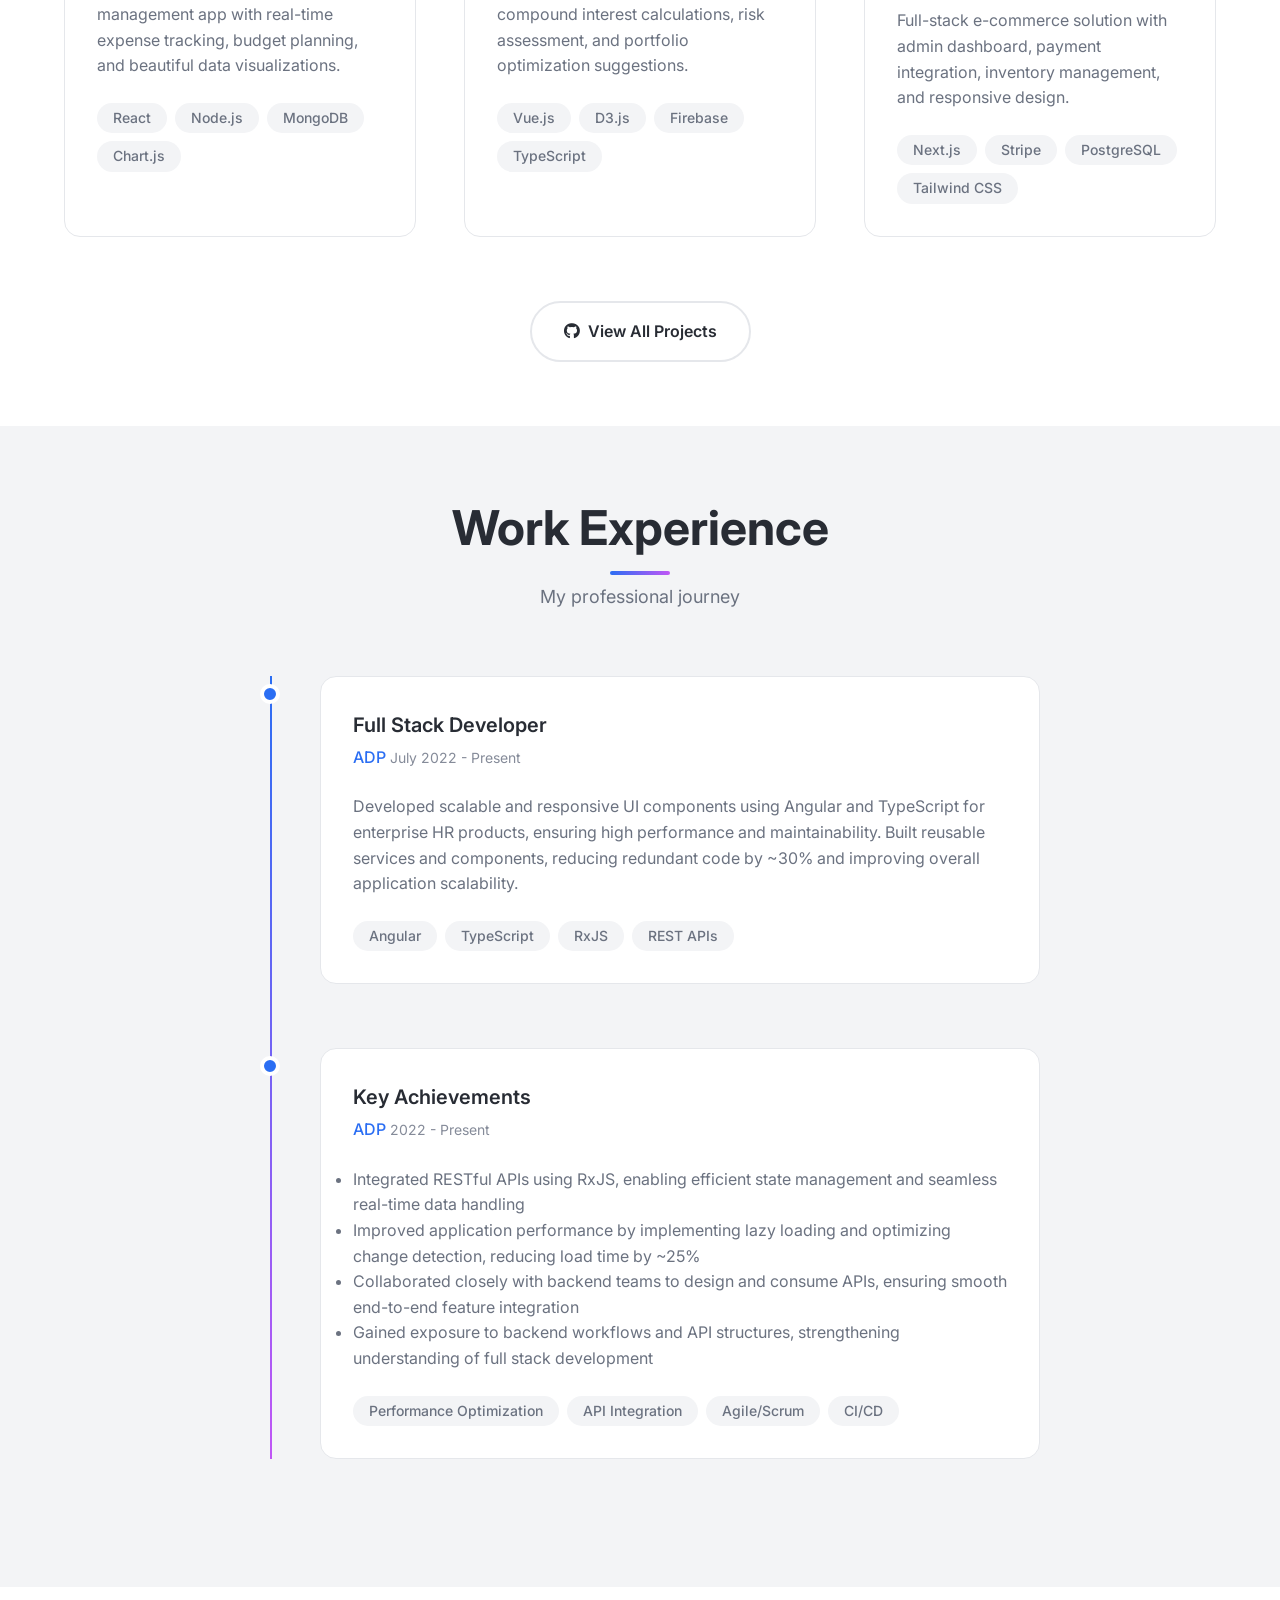
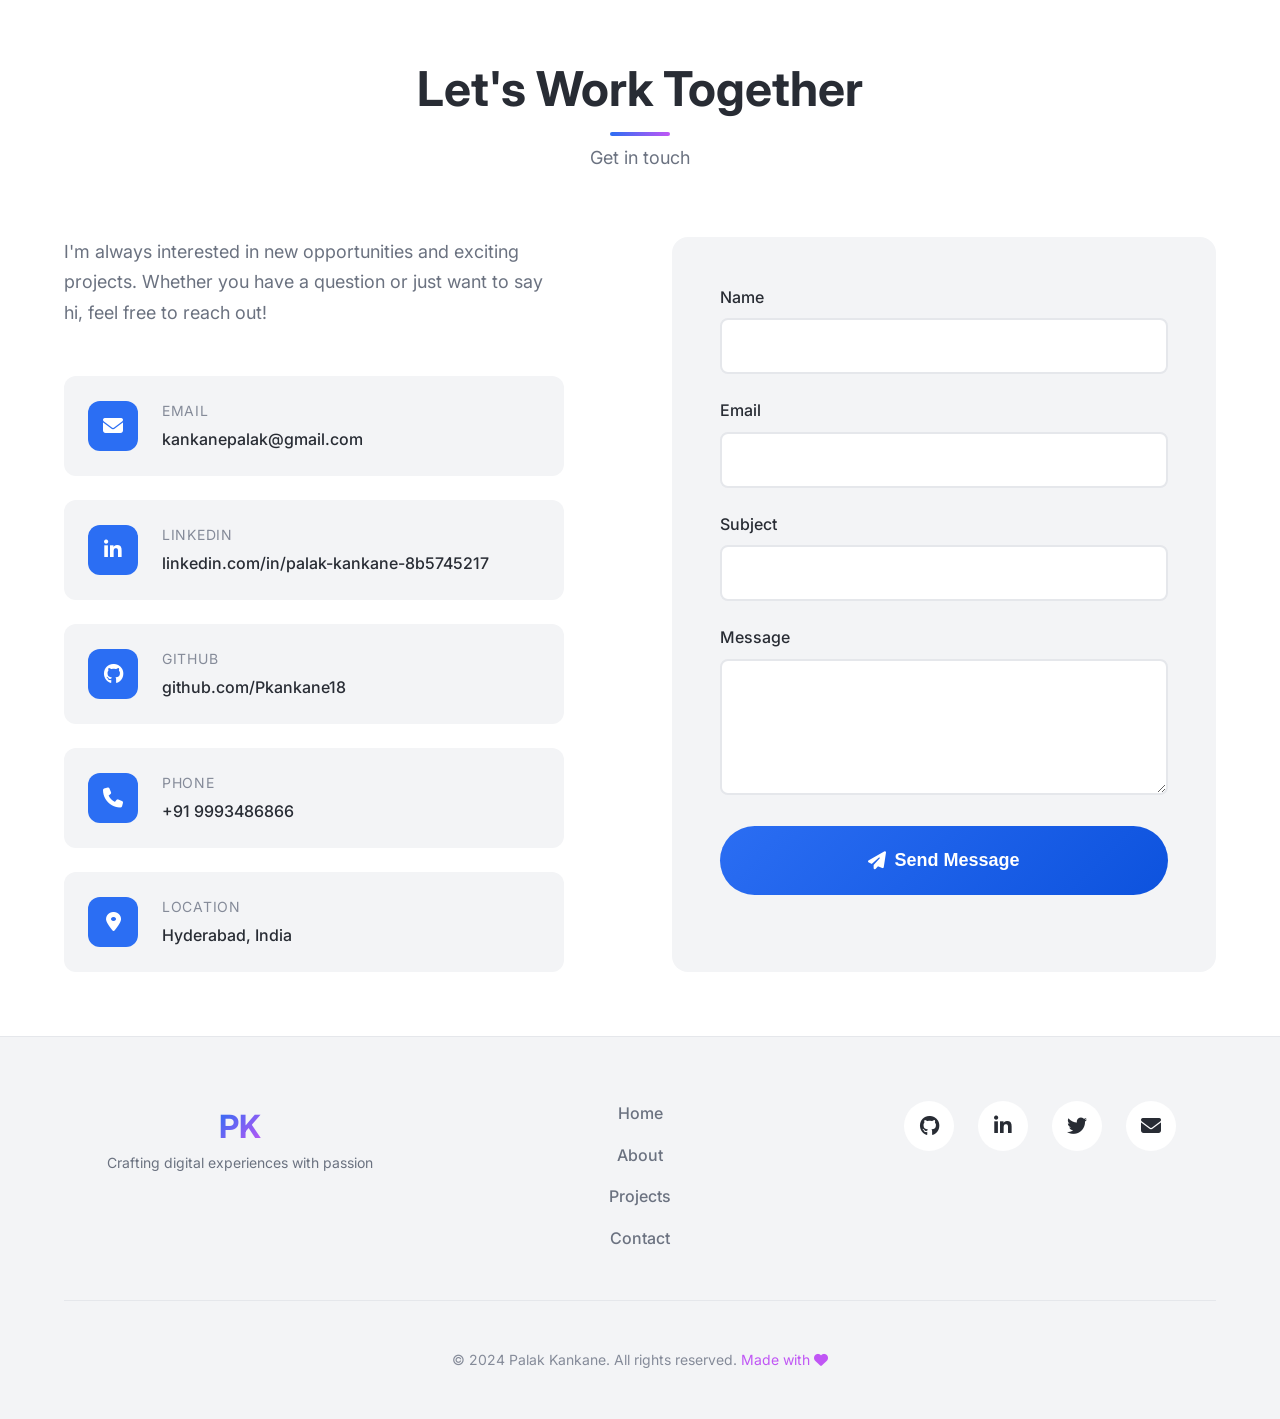
==== commit 2b65a124: "file name changed" ====
--- a/index.html
+++ b/index.html
@@ -1,674 +1,733 @@
-<!DOCTYPE html>
+<!doctype html>
 <html lang="en">
   <head>
     <meta charset="UTF-8" />
     <meta name="viewport" content="width=device-width, initial-scale=1.0" />
-    <title>Palak Kankane | Creative Developer</title>
+    <title>Palak Kankane | Full-Stack Developer & UI/UX Enthusiast</title>
     <meta
       name="description"
-      content="Creative portfolio of Palak Kankane, Angular and TypeScript developer"
+      content="Portfolio of Palak Kankane - Full Stack Developer specializing in Angular, TypeScript, Java, and Spring Boot. Building scalable enterprise applications at ADP."
     />
-    <link
-      rel="stylesheet"
-      href="https://cdnjs.cloudflare.com/ajax/libs/font-awesome/6.4.2/css/all.min.css"
+    <meta
+      name="keywords"
+      content="Palak Kankane, Full Stack Developer, Angular, TypeScript, JavaScript, Java, Spring Boot, REST APIs, ADP, Hyderabad"
     />
+    <meta name="author" content="Palak Kankane" />
+
+    <!-- Open Graph / Facebook -->
+    <meta property="og:type" content="website" />
+    <meta property="og:url" content="https://palakkankane.dev/" />
+    <meta property="og:title" content="Palak Kankane | Full-Stack Developer" />
+    <meta
+      property="og:description"
+      content="Full Stack Developer specializing in Angular, TypeScript, Java, and Spring Boot. Building scalable enterprise applications at ADP."
+    />
+    <meta property="og:image" content="https://palakkankane.dev/og-image.jpg" />
+
+    <!-- Twitter -->
+    <meta property="twitter:card" content="summary_large_image" />
+    <meta property="twitter:url" content="https://palakkankane.dev/" />
+    <meta
+      property="twitter:title"
+      content="Palak Kankane | Full-Stack Developer"
+    />
+    <meta
+      property="twitter:description"
+      content="Full Stack Developer specializing in Angular, TypeScript, Java, and Spring Boot. Building scalable enterprise applications at ADP."
+    />
+    <meta
+      property="twitter:image"
+      content="https://palakkankane.dev/og-image.jpg"
+    />
+
+    <!-- Favicon -->
+    <link rel="icon" type="image/x-icon" href="/favicon.ico" />
+    <link rel="apple-touch-icon" sizes="180x180" href="/apple-touch-icon.png" />
+
+    <!-- Fonts -->
     <link rel="preconnect" href="https://fonts.googleapis.com" />
     <link rel="preconnect" href="https://fonts.gstatic.com" crossorigin />
     <link
-      href="https://fonts.googleapis.com/css2?family=Space+Grotesk:wght@300;400;500;600;700&display=swap"
+      href="https://fonts.googleapis.com/css2?family=Inter:wght@300;400;500;600;700;800&family=JetBrains+Mono:wght@400;500&display=swap"
       rel="stylesheet"
     />
-    <style>
-      :root {
-        --dark: #1a1a1a;
-        --light: #f8f8f8;
-        --primary: #6c63ff;
-        --secondary: #ff6584;
-        --accent: #00bfbf;
-        --gray: #e0e0e0;
-      }
-
-      * {
-        margin: 0;
-        padding: 0;
-        box-sizing: border-box;
-      }
-
-      body {
-        font-family: "Space Grotesk", sans-serif;
-        background-color: var(--light);
-        color: var(--dark);
-        line-height: 1.6;
-      }
-
-      .container {
-        max-width: 1200px;
-        margin: 0 auto;
-        padding: 0 2rem;
-      }
-
-      /* Hero Section */
-      .hero {
-        min-height: 100vh;
-        display: flex;
-        align-items: center;
-        position: relative;
-        overflow: hidden;
-      }
-
-      .hero::before {
-        content: "";
-        position: absolute;
-        top: -50%;
-        right: -50%;
-        width: 100%;
-        height: 200%;
-        background: radial-gradient(
-          circle,
-          rgba(108, 99, 255, 0.1) 0%,
-          rgba(255, 255, 255, 0) 70%
-        );
-        z-index: 0;
-      }
-
-      .hero-content {
-        position: relative;
-        z-index: 1;
-      }
-
-      .hero h1 {
-        font-size: clamp(2.5rem, 5vw, 4rem);
-        font-weight: 700;
-        margin-bottom: 1rem;
-        line-height: 1.2;
-      }
-
-      .hero p {
-        font-size: 1.25rem;
-        max-width: 600px;
-        margin-bottom: 2rem;
-        color: rgba(0, 0, 0, 0.7);
-      }
-
-      .hero-cta {
-        display: inline-block;
-        padding: 0.75rem 2rem;
-        background-color: var(--primary);
-        color: white;
-        border-radius: 50px;
-        font-weight: 500;
-        transition: transform 0.3s, box-shadow 0.3s;
-        text-decoration: none;
-      }
-
-      .hero-cta:hover {
-        transform: translateY(-3px);
-        box-shadow: 0 10px 20px rgba(108, 99, 255, 0.2);
-      }
-
-      /* Navigation */
-      nav {
-        position: fixed;
-        top: 0;
-        left: 0;
-        width: 100%;
-        padding: 1.5rem 0;
-        z-index: 100;
-        background-color: rgba(248, 248, 248, 0.9);
-        backdrop-filter: blur(10px);
-      }
-
-      .nav-container {
-        display: flex;
-        justify-content: space-between;
-        align-items: center;
-      }
-
-      .logo {
-        font-weight: 700;
-        font-size: 1.25rem;
-        color: var(--dark);
-        text-decoration: none;
-      }
-
-      .nav-links {
-        display: flex;
-        gap: 2rem;
-      }
-
-      .nav-links a {
-        color: var(--dark);
-        text-decoration: none;
-        font-weight: 500;
-        position: relative;
-      }
-
-      .nav-links a::after {
-        content: "";
-        position: absolute;
-        bottom: -5px;
-        left: 0;
-        width: 0;
-        height: 2px;
-        background-color: var(--primary);
-        transition: width 0.3s;
-      }
-
-      .nav-links a:hover::after {
-        width: 100%;
-      }
-
-      /* Projects Section */
-      .section {
-        padding: 6rem 0;
-      }
-
-      .section-title {
-        font-size: 2.5rem;
-        margin-bottom: 3rem;
-        position: relative;
-        display: inline-block;
-      }
-
-      .section-title::after {
-        content: "";
-        position: absolute;
-        bottom: -10px;
-        left: 0;
-        width: 50%;
-        height: 4px;
-        background-color: var(--primary);
-      }
-
-      .projects-grid {
-        display: grid;
-        grid-template-columns: repeat(auto-fill, minmax(350px, 1fr));
-        gap: 2rem;
-      }
-
-      .project-card {
-        background-color: white;
-        border-radius: 12px;
-        overflow: hidden;
-        box-shadow: 0 10px 30px rgba(0, 0, 0, 0.05);
-        transition: transform 0.3s, box-shadow 0.3s;
-      }
-
-      .project-card:hover {
-        transform: translateY(-10px);
-        box-shadow: 0 15px 40px rgba(0, 0, 0, 0.1);
-      }
-
-      .project-image {
-        height: 200px;
-        background-color: var(--gray);
-        background-size: cover;
-        background-position: center;
-      }
-
-      .project-content {
-        padding: 1.5rem;
-      }
-
-      .project-title {
-        font-size: 1.5rem;
-        margin-bottom: 0.5rem;
-      }
-
-      .project-description {
-        color: rgba(0, 0, 0, 0.7);
-        margin-bottom: 1rem;
-      }
-
-      .project-tags {
-        display: flex;
-        flex-wrap: wrap;
-        gap: 0.5rem;
-        margin-bottom: 1.5rem;
-      }
-
-      .tag {
-        padding: 0.25rem 0.75rem;
-        background-color: var(--gray);
-        border-radius: 50px;
-        font-size: 0.75rem;
-        font-weight: 500;
-      }
-
-      .project-links {
-        display: flex;
-        gap: 1rem;
-      }
-
-      .project-link {
-        display: inline-flex;
-        align-items: center;
-        gap: 0.5rem;
-        padding: 0.5rem 1rem;
-        border-radius: 50px;
-        font-weight: 500;
-        text-decoration: none;
-        transition: all 0.3s;
-      }
-
-      .primary-link {
-        background-color: var(--primary);
-        color: white;
-      }
-
-      .secondary-link {
-        border: 1px solid var(--gray);
-        color: var(--dark);
-      }
-
-      .project-link:hover {
-        transform: translateY(-2px);
-      }
-
-      /* About Section */
-      .about-content {
-        display: grid;
-        grid-template-columns: 1fr 1fr;
-        gap: 3rem;
-        align-items: center;
-      }
-
-      .about-text p {
-        margin-bottom: 1rem;
-        color: rgba(0, 0, 0, 0.7);
-      }
-
-      .skills-list {
-        display: grid;
-        grid-template-columns: repeat(2, 1fr);
-        gap: 1rem;
-        margin-top: 2rem;
-      }
-
-      .skill-item {
-        display: flex;
-        align-items: center;
-        gap: 0.75rem;
-      }
-
-      .skill-icon {
-        width: 24px;
-        height: 24px;
-        display: flex;
-        align-items: center;
-        justify-content: center;
-      }
-
-      /* Contact Section */
-      .contact-section {
-        background-color: var(--dark);
-        color: white;
-        padding: 6rem 0;
-      }
-
-      .contact-section .section-title::after {
-        background-color: var(--accent);
-      }
-
-      .contact-content {
-        display: grid;
-        grid-template-columns: 1fr 1fr;
-        gap: 3rem;
-      }
-
-      .contact-text {
-        color: rgba(255, 255, 255, 0.8);
-      }
-
-      .contact-text p {
-        margin-bottom: 1.5rem;
-      }
-
-      .contact-links {
-        display: flex;
-        flex-direction: column;
-        gap: 1rem;
-      }
-
-      .contact-link {
-        display: flex;
-        align-items: center;
-        gap: 1rem;
-        color: white;
-        text-decoration: none;
-        transition: color 0.3s;
-      }
-
-      .contact-link:hover {
-        color: var(--accent);
-      }
-
-      .contact-icon {
-        width: 40px;
-        height: 40px;
-        background-color: rgba(255, 255, 255, 0.1);
-        border-radius: 50%;
-        display: flex;
-        align-items: center;
-        justify-content: center;
-      }
-
-      /* Footer */
-      footer {
-        padding: 3rem 0;
-        text-align: center;
-        background-color: var(--dark);
-        color: white;
-      }
-
-      .social-links {
-        display: flex;
-        justify-content: center;
-        gap: 1.5rem;
-        margin-bottom: 1.5rem;
-      }
-
-      .social-link {
-        width: 40px;
-        height: 40px;
-        border-radius: 50%;
-        background-color: rgba(255, 255, 255, 0.1);
-        display: flex;
-        align-items: center;
-        justify-content: center;
-        transition: all 0.3s;
-      }
-
-      .social-link:hover {
-        background-color: var(--primary);
-        transform: translateY(-3px);
-      }
-
-      .copyright {
-        color: rgba(255, 255, 255, 0.6);
-        font-size: 0.875rem;
-      }
-
-      @media (max-width: 768px) {
-        .about-content,
-        .contact-content {
-          grid-template-columns: 1fr;
-        }
-
-        .projects-grid {
-          grid-template-columns: 1fr;
-        }
-
-        .nav-links {
-          display: none;
-        }
-      }
-    </style>
+
+    <!-- Icons -->
+    <link
+      rel="stylesheet"
+      href="https://cdnjs.cloudflare.com/ajax/libs/font-awesome/6.5.1/css/all.min.css"
+    />
+
+    <!-- Styles -->
+    <link rel="stylesheet" href="style.css" />
   </head>
   <body>
+    <!-- Theme Toggle -->
+    <button id="theme-toggle" class="theme-toggle" aria-label="Toggle theme">
+      <i class="fas fa-moon"></i>
+      <i class="fas fa-sun"></i>
+    </button>
+
     <!-- Navigation -->
-    <nav>
-      <div class="container nav-container">
-        <a href="#" class="logo">Palak.</a>
-        <div class="nav-links">
-          <a href="#work">Work</a>
-          <a href="#about">About</a>
-          <a href="#contact">Contact</a>
+    <nav class="navbar" role="navigation" aria-label="Main navigation">
+      <div class="nav-container">
+        <a href="#home" class="nav-logo">
+          <span class="logo-text">PK</span>
+        </a>
+
+        <button
+          class="nav-toggle"
+          aria-label="Toggle navigation"
+          aria-expanded="false"
+        >
+          <span class="hamburger"></span>
+        </button>
+
+        <div class="nav-menu">
+          <a href="#home" class="nav-link active">Home</a>
+          <a href="#about" class="nav-link">About</a>
+          <a href="#skills" class="nav-link">Skills</a>
+          <a href="#projects" class="nav-link">Projects</a>
+          <a href="#experience" class="nav-link">Experience</a>
+          <a href="#contact" class="nav-link">Contact</a>
         </div>
       </div>
     </nav>
 
     <!-- Hero Section -->
-    <section class="hero">
-      <div class="container hero-content">
-        <h1>Creating digital experiences with Angular & TypeScript</h1>
-        <p>
-          I'm Palak Kankane, a frontend developer passionate about building
-          beautiful, functional web applications.
-        </p>
-        <a href="#work" class="hero-cta">View my work</a>
+    <section id="home" class="hero">
+      <div class="hero-container">
+        <div class="hero-content">
+          <div class="hero-text">
+            <h1 class="hero-title">
+              Hi, I'm <span class="highlight">Palak Kankane</span>
+            </h1>
+            <h2 class="hero-subtitle">
+              Full Stack Developer
+            </h2>
+            <p class="hero-description">
+              Full Stack Developer with 3+ years of experience building scalable web applications using Angular, TypeScript, and JavaScript. Strong expertise in developing reusable components, optimizing performance, and delivering responsive UI. Experienced in integrating REST APIs and collaborating with backend teams for end-to-end feature delivery.
+            </p>
+
+            <div class="hero-stats">
+              <div class="stat">
+                <span class="stat-number">3+</span>
+                <span class="stat-label">Years Experience</span>
+              </div>
+              <div class="stat">
+                <span class="stat-number">4+</span>
+                <span class="stat-label">Projects Completed</span>
+              </div>
+              <div class="stat">
+                <span class="stat-number">ADP</span>
+                <span class="stat-label">Current Company</span>
+              </div>
+            </div>
+
+            <div class="hero-actions">
+              <a href="#projects" class="btn btn-primary">
+                <i class="fas fa-eye"></i>
+                View My Work
+              </a>
+              <a href="#contact" class="btn btn-secondary">
+                <i class="fas fa-envelope"></i>
+                Get In Touch
+              </a>
+            </div>
+          </div>
+
+          <div class="hero-visual">
+            <div class="hero-image">
+              <img
+                src="Profile Picture.jfif"
+                alt="Palak Kankane"
+                class="profile-photo"
+                loading="eager"
+              />
+              <div class="floating-elements">
+                <div class="floating-icon icon-1">
+                  <i class="fab fa-angular"></i>
+                </div>
+                <div class="floating-icon icon-2">
+                  <i class="fab fa-js"></i>
+                </div>
+                <div class="floating-icon icon-3">
+                  <i class="fab fa-java"></i>
+                </div>
+                <div class="floating-icon icon-4">
+                  <i class="fas fa-database"></i>
+                </div>
+              </div>
+            </div>
+          </div>
+        </div>
+
+        <div class="scroll-indicator">
+          <div class="scroll-mouse">
+            <div class="scroll-wheel"></div>
+          </div>
+          <span>Scroll Down</span>
+        </div>
       </div>
     </section>
 
-    <!-- Work Section -->
-    <section id="work" class="section">
+    <!-- About Section -->
+    <section id="about" class="about">
       <div class="container">
-        <h2 class="section-title">Selected Projects</h2>
-        <div class="projects-grid">
-          <!-- Project 1 -->
-          <div class="project-card">
-            <div
-              class="project-image"
-              style="
-                background-image: url('https://images.unsplash.com/photo-1551288049-bebda4e38f71?ixlib=rb-1.2.1&auto=format&fit=crop&w=1350&q=80');
-              "
-            ></div>
-            <div class="project-content">
-              <h3 class="project-title">Expense Tracker</h3>
-              <p class="project-description">
-                A financial dashboard for tracking expenses with beautiful data
-                visualization.
-              </p>
-              <div class="project-tags">
-                <span class="tag">Angular</span>
-                <span class="tag">TypeScript</span>
-                <span class="tag">Chart.js</span>
-              </div>
-              <div class="project-links">
-                <a href="#" class="project-link primary-link">
-                  <i class="fas fa-external-link-alt"></i> Live Demo
-                </a>
-                <a href="#" class="project-link secondary-link">
-                  <i class="fab fa-github"></i> View Code
-                </a>
-              </div>
-            </div>
-          </div>
-
-          <!-- Project 2 -->
-          <div class="project-card">
-            <div
-              class="project-image"
-              style="
-                background-image: url('https://images.unsplash.com/photo-1535320903710-d993d3d77d29?ixlib=rb-1.2.1&auto=format&fit=crop&w=1350&q=80');
-              "
-            ></div>
-            <div class="project-content">
-              <h3 class="project-title">Investment Calculator</h3>
-              <p class="project-description">
-                Interactive tool for calculating investment returns with various
-                parameters.
-              </p>
-              <div class="project-tags">
-                <span class="tag">React</span>
-                <span class="tag">D3.js</span>
-                <span class="tag">Firebase</span>
-              </div>
-              <div class="project-links">
-                <a href="#" class="project-link primary-link">
-                  <i class="fas fa-external-link-alt"></i> Live Demo
-                </a>
-                <a href="#" class="project-link secondary-link">
-                  <i class="fab fa-github"></i> View Code
-                </a>
-              </div>
-            </div>
-          </div>
-
-          <!-- Project 3 -->
-          <div class="project-card">
-            <div
-              class="project-image"
-              style="
-                background-image: url('https://images.unsplash.com/photo-1556740738-b6a63e27c4df?ixlib=rb-1.2.1&auto=format&fit=crop&w=1350&q=80');
-              "
-            ></div>
-            <div class="project-content">
-              <h3 class="project-title">E-commerce Platform</h3>
-              <p class="project-description">
-                Full-featured online store with product management and checkout.
-              </p>
-              <div class="project-tags">
-                <span class="tag">Angular</span>
-                <span class="tag">Node.js</span>
-                <span class="tag">MongoDB</span>
-              </div>
-              <div class="project-links">
-                <a href="#" class="project-link primary-link">
-                  <i class="fas fa-external-link-alt"></i> Live Demo
-                </a>
-                <a href="#" class="project-link secondary-link">
-                  <i class="fab fa-github"></i> View Code
-                </a>
-              </div>
-            </div>
-          </div>
-        </div>
-      </div>
-    </section>
-
-    <!-- About Section -->
-    <section id="about" class="section">
-      <div class="container">
-        <h2 class="section-title">About Me</h2>
+        <div class="section-header">
+          <h2 class="section-title">About Me</h2>
+          <p class="section-subtitle">Get to know me better</p>
+        </div>
+
         <div class="about-content">
           <div class="about-text">
             <p>
-              I'm a frontend developer with 3+ years of experience building web
-              applications with Angular and TypeScript. I love creating
-              interfaces that are both beautiful and intuitive.
+              I'm a Full Stack Developer with 3+ years of experience building scalable Angular applications using TypeScript, JavaScript, and modern web architecture. I deliver reusable components, optimized performance, and responsive UI while collaborating closely with backend teams.
             </p>
             <p>
-              My approach combines technical expertise with an eye for design,
-              resulting in applications that are performant, accessible, and
-              delightful to use.
+              My core expertise includes REST API integration, RxJS state management, Java and Spring Boot, AWS cloud services, and Agile delivery.
             </p>
-            <p>
-              When I'm not coding, you can find me exploring new design trends,
-              contributing to open source projects, or hiking in the mountains.
-            </p>
-
-            <div class="skills-list">
-              <div class="skill-item">
-                <div class="skill-icon">
-                  <i class="fab fa-angular" style="color: #dd0031"></i>
-                </div>
-                <span>Angular</span>
-              </div>
-              <div class="skill-item">
-                <div class="skill-icon">
-                  <i class="fab fa-js" style="color: #f7df1e"></i>
-                </div>
-                <span>TypeScript</span>
-              </div>
-              <div class="skill-item">
-                <div class="skill-icon">
-                  <i class="fab fa-node-js" style="color: #68a063"></i>
-                </div>
-                <span>Node.js</span>
-              </div>
-              <div class="skill-item">
-                <div class="skill-icon">
-                  <i class="fab fa-aws" style="color: #ff9900"></i>
-                </div>
-                <span>AWS</span>
-              </div>
-              <div class="skill-item">
-                <div class="skill-icon">
-                  <i class="fab fa-figma" style="color: #f24e1e"></i>
-                </div>
-                <span>Figma</span>
-              </div>
-              <div class="skill-item">
-                <div class="skill-icon">
-                  <i class="fas fa-database" style="color: #00758f"></i>
-                </div>
-                <span>MongoDB</span>
-              </div>
-            </div>
-          </div>
+
+            <div class="about-highlights">
+              <div class="highlight-item">
+                <i class="fas fa-code"></i>
+                <span>Clean, maintainable code</span>
+              </div>
+              <div class="highlight-item">
+                <i class="fas fa-users"></i>
+                <span>Collaborative team player</span>
+              </div>
+              <div class="highlight-item">
+                <i class="fas fa-lightbulb"></i>
+                <span>Innovative problem solver</span>
+              </div>
+            </div>
+          </div>
+
           <div class="about-image">
-            <!-- Placeholder for an image -->
-            <div
-              style="
-                width: 100%;
-                height: 400px;
-                background-color: var(--gray);
-                border-radius: 12px;
-              "
-            ></div>
+            <div class="image-container">
+              <img
+                src="Profile Picture.jfif"
+                alt="Palak Kankane"
+                class="profile-photo"
+                loading="lazy"
+              />
+            </div>
           </div>
         </div>
       </div>
     </section>
 
+    <!-- Skills Section -->
+    <section id="skills" class="skills">
+      <div class="container">
+        <div class="section-header">
+          <h2 class="section-title">Skills & Technologies</h2>
+          <p class="section-subtitle">Technologies I work with</p>
+        </div>
+
+        <div class="skills-grid">
+          <div class="skill-category">
+            <h3 class="category-title">
+              <i class="fas fa-code"></i>
+              Frontend
+            </h3>
+            <div class="skill-items">
+              <div class="skill-item">
+                <span class="skill-name">Angular (14+)</span>
+                <div class="skill-bar">
+                  <div class="skill-progress" style="width: 90%"></div>
+                </div>
+              </div>
+              <div class="skill-item">
+                <span class="skill-name">TypeScript</span>
+                <div class="skill-bar">
+                  <div class="skill-progress" style="width: 85%"></div>
+                </div>
+              </div>
+              <div class="skill-item">
+                <span class="skill-name">JavaScript (ES6+)</span>
+                <div class="skill-bar">
+                  <div class="skill-progress" style="width: 88%"></div>
+                </div>
+              </div>
+              <div class="skill-item">
+                <span class="skill-name">HTML5 & CSS3</span>
+                <div class="skill-bar">
+                  <div class="skill-progress" style="width: 92%"></div>
+                </div>
+              </div>
+              <div class="skill-item">
+                <span class="skill-name">RxJS</span>
+                <div class="skill-bar">
+                  <div class="skill-progress" style="width: 80%"></div>
+                </div>
+              </div>
+            </div>
+          </div>
+
+          <div class="skill-category">
+            <h3 class="category-title">
+              <i class="fas fa-server"></i>
+              Backend
+            </h3>
+            <div class="skill-items">
+              <div class="skill-item">
+                <span class="skill-name">Java</span>
+                <div class="skill-bar">
+                  <div class="skill-progress" style="width: 75%"></div>
+                </div>
+              </div>
+              <div class="skill-item">
+                <span class="skill-name">Spring Boot</span>
+                <div class="skill-bar">
+                  <div class="skill-progress" style="width: 70%"></div>
+                </div>
+              </div>
+              <div class="skill-item">
+                <span class="skill-name">REST APIs</span>
+                <div class="skill-bar">
+                  <div class="skill-progress" style="width: 85%"></div>
+                </div>
+              </div>
+              <div class="skill-item">
+                <span class="skill-name">Oracle SQL</span>
+                <div class="skill-bar">
+                  <div class="skill-progress" style="width: 78%"></div>
+                </div>
+              </div>
+            </div>
+          </div>
+
+          <div class="skill-category">
+            <h3 class="category-title">
+              <i class="fas fa-cloud"></i>
+              Cloud & Tools
+            </h3>
+            <div class="skill-items">
+              <div class="skill-item">
+                <span class="skill-name">AWS (S3, EC2, Lambda, CloudFront)</span>
+                <div class="skill-bar">
+                  <div class="skill-progress" style="width: 75%"></div>
+                </div>
+              </div>
+              <div class="skill-item">
+                <span class="skill-name">Git & GitHub</span>
+                <div class="skill-bar">
+                  <div class="skill-progress" style="width: 90%"></div>
+                </div>
+              </div>
+              <div class="skill-item">
+                <span class="skill-name">Bitbucket & Jenkins</span>
+                <div class="skill-bar">
+                  <div class="skill-progress" style="width: 80%"></div>
+                </div>
+              </div>
+              <div class="skill-item">
+                <span class="skill-name">Postman & Chrome DevTools</span>
+                <div class="skill-bar">
+                  <div class="skill-progress" style="width: 85%"></div>
+                </div>
+              </div>
+              <div class="skill-item">
+                <span class="skill-name">Figma</span>
+                <div class="skill-bar">
+                  <div class="skill-progress" style="width: 70%"></div>
+                </div>
+              </div>
+            </div>
+          </div>
+        </div>
+      </div>
+    </section>
+
+    <!-- Projects Section -->
+    <section id="projects" class="projects">
+      <div class="container">
+        <div class="section-header">
+          <h2 class="section-title">Featured Projects</h2>
+          <p class="section-subtitle">Some of my recent work</p>
+        </div>
+
+        <div class="projects-grid">
+          <article class="project-card">
+            <div class="project-image">
+              <img
+                src="https://images.unsplash.com/photo-1551288049-bebda4e38f71?ixlib=rb-4.0.3&auto=format&fit=crop&w=1000&q=80"
+                alt="Expense Tracker App"
+                loading="lazy"
+              />
+              <div class="project-overlay">
+                <div class="project-links">
+                  <a href="#" class="project-link" aria-label="View live demo">
+                    <i class="fas fa-external-link-alt"></i>
+                  </a>
+                  <a
+                    href="#"
+                    class="project-link"
+                    aria-label="View source code"
+                  >
+                    <i class="fab fa-github"></i>
+                  </a>
+                </div>
+              </div>
+            </div>
+            <div class="project-content">
+              <h3 class="project-title">Smart Expense Tracker</h3>
+              <p class="project-description">
+                A comprehensive financial management app with real-time expense
+                tracking, budget planning, and beautiful data visualizations.
+              </p>
+              <div class="project-tech">
+                <span class="tech-tag">React</span>
+                <span class="tech-tag">Node.js</span>
+                <span class="tech-tag">MongoDB</span>
+                <span class="tech-tag">Chart.js</span>
+              </div>
+            </div>
+          </article>
+
+          <article class="project-card">
+            <div class="project-image">
+              <img
+                src="https://images.unsplash.com/photo-1535320903710-d993d3d77d29?ixlib=rb-4.0.3&auto=format&fit=crop&w=1000&q=80"
+                alt="Investment Calculator"
+                loading="lazy"
+              />
+              <div class="project-overlay">
+                <div class="project-links">
+                  <a href="#" class="project-link" aria-label="View live demo">
+                    <i class="fas fa-external-link-alt"></i>
+                  </a>
+                  <a
+                    href="#"
+                    class="project-link"
+                    aria-label="View source code"
+                  >
+                    <i class="fab fa-github"></i>
+                  </a>
+                </div>
+              </div>
+            </div>
+            <div class="project-content">
+              <h3 class="project-title">Investment Calculator Pro</h3>
+              <p class="project-description">
+                Advanced investment calculator with compound interest
+                calculations, risk assessment, and portfolio optimization
+                suggestions.
+              </p>
+              <div class="project-tech">
+                <span class="tech-tag">Vue.js</span>
+                <span class="tech-tag">D3.js</span>
+                <span class="tech-tag">Firebase</span>
+                <span class="tech-tag">TypeScript</span>
+              </div>
+            </div>
+          </article>
+
+          <article class="project-card">
+            <div class="project-image">
+              <img
+                src="https://images.unsplash.com/photo-1556740738-b6a63e27c4df?ixlib=rb-4.0.3&auto=format&fit=crop&w=1000&q=80"
+                alt="E-commerce Platform"
+                loading="lazy"
+              />
+              <div class="project-overlay">
+                <div class="project-links">
+                  <a href="#" class="project-link" aria-label="View live demo">
+                    <i class="fas fa-external-link-alt"></i>
+                  </a>
+                  <a
+                    href="#"
+                    class="project-link"
+                    aria-label="View source code"
+                  >
+                    <i class="fab fa-github"></i>
+                  </a>
+                </div>
+              </div>
+            </div>
+            <div class="project-content">
+              <h3 class="project-title">Modern E-commerce Platform</h3>
+              <p class="project-description">
+                Full-stack e-commerce solution with admin dashboard, payment
+                integration, inventory management, and responsive design.
+              </p>
+              <div class="project-tech">
+                <span class="tech-tag">Next.js</span>
+                <span class="tech-tag">Stripe</span>
+                <span class="tech-tag">PostgreSQL</span>
+                <span class="tech-tag">Tailwind CSS</span>
+              </div>
+            </div>
+          </article>
+        </div>
+
+        <div class="projects-cta">
+          <a
+            href="https://github.com/Pkankane18"
+            class="btn btn-secondary"
+            target="_blank"
+          >
+            <i class="fab fa-github"></i>
+            View All Projects
+          </a>
+        </div>
+      </div>
+    </section>
+
+    <!-- Experience Section -->
+    <section id="experience" class="experience">
+      <div class="container">
+        <div class="section-header">
+          <h2 class="section-title">Work Experience</h2>
+          <p class="section-subtitle">My professional journey</p>
+        </div>
+
+        <div class="timeline">
+          <div class="timeline-item">
+            <div class="timeline-marker"></div>
+            <div class="timeline-content">
+              <div class="timeline-header">
+                <h3 class="timeline-title">Full Stack Developer</h3>
+                <span class="timeline-company">ADP</span>
+                <span class="timeline-date">July 2022 - Present</span>
+              </div>
+              <p class="timeline-description">
+                Developed scalable and responsive UI components using Angular and TypeScript for enterprise HR products, ensuring high performance and maintainability. Built reusable services and components, reducing redundant code by ~30% and improving overall application scalability.
+              </p>
+              <div class="timeline-tech">
+                <span class="tech-tag">Angular</span>
+                <span class="tech-tag">TypeScript</span>
+                <span class="tech-tag">RxJS</span>
+                <span class="tech-tag">REST APIs</span>
+              </div>
+            </div>
+          </div>
+
+          <div class="timeline-item">
+            <div class="timeline-marker"></div>
+            <div class="timeline-content">
+              <div class="timeline-header">
+                <h3 class="timeline-title">Key Achievements</h3>
+                <span class="timeline-company">ADP</span>
+                <span class="timeline-date">2022 - Present</span>
+              </div>
+              <ul class="timeline-description">
+                <li>Integrated RESTful APIs using RxJS, enabling efficient state management and seamless real-time data handling</li>
+                <li>Improved application performance by implementing lazy loading and optimizing change detection, reducing load time by ~25%</li>
+                <li>Collaborated closely with backend teams to design and consume APIs, ensuring smooth end-to-end feature integration</li>
+                <li>Gained exposure to backend workflows and API structures, strengthening understanding of full stack development</li>
+              </ul>
+              <div class="timeline-tech">
+                <span class="tech-tag">Performance Optimization</span>
+                <span class="tech-tag">API Integration</span>
+                <span class="tech-tag">Agile/Scrum</span>
+                <span class="tech-tag">CI/CD</span>
+              </div>
+            </div>
+          </div>
+      </div>
+    </section>
+
     <!-- Contact Section -->
-    <section id="contact" class="contact-section section">
+    <section id="contact" class="contact">
       <div class="container">
-        <h2 class="section-title">Get In Touch</h2>
+        <div class="section-header">
+          <h2 class="section-title">Let's Work Together</h2>
+          <p class="section-subtitle">Get in touch</p>
+        </div>
+
         <div class="contact-content">
-          <div class="contact-text">
-            <p>
-              I'm currently available for full-time positions. If you have a
-              project in mind or just want to say hello, feel free to reach out!
+          <div class="contact-info">
+            <p class="contact-intro">
+              I'm always interested in new opportunities and exciting projects.
+              Whether you have a question or just want to say hi, feel free to
+              reach out!
             </p>
-            <p>
-              I'm always interested in hearing about new opportunities,
-              discussing potential collaborations, or helping with your
-              development needs.
+
+            <div class="contact-methods">
+              <a href="mailto:kankanepalak@gmail.com" class="contact-method">
+                <div class="contact-icon">
+                  <i class="fas fa-envelope"></i>
+                </div>
+                <div class="contact-details">
+                  <span class="contact-label">Email</span>
+                  <span class="contact-value">kankanepalak@gmail.com</span>
+                </div>
+              </a>
+
+              <a
+                href="https://linkedin.com/in/palak-kankane-8b5745217"
+                class="contact-method"
+                target="_blank"
+              >
+                <div class="contact-icon">
+                  <i class="fab fa-linkedin-in"></i>
+                </div>
+                <div class="contact-details">
+                  <span class="contact-label">LinkedIn</span>
+                  <span class="contact-value"
+                    >linkedin.com/in/palak-kankane-8b5745217</span
+                  >
+                </div>
+              </a>
+
+              <a
+                href="https://github.com/Pkankane18"
+                class="contact-method"
+                target="_blank"
+              >
+                <div class="contact-icon">
+                  <i class="fab fa-github"></i>
+                </div>
+                <div class="contact-details">
+                  <span class="contact-label">GitHub</span>
+                  <span class="contact-value">github.com/Pkankane18</span>
+                </div>
+              </a>
+
+              <div class="contact-method">
+                <div class="contact-icon">
+                  <i class="fas fa-phone"></i>
+                </div>
+                <div class="contact-details">
+                  <span class="contact-label">Phone</span>
+                  <span class="contact-value">+91 9993486866</span>
+                </div>
+              </div>
+
+              <div class="contact-method">
+                <div class="contact-icon">
+                  <i class="fas fa-map-marker-alt"></i>
+                </div>
+                <div class="contact-details">
+                  <span class="contact-label">Location</span>
+                  <span class="contact-value">Hyderabad, India</span>
+                </div>
+              </div>
+            </div>
+          </div>
+
+          <form class="contact-form" id="contact-form">
+            <div class="form-group">
+              <label for="name" class="form-label">Name</label>
+              <input
+                type="text"
+                id="name"
+                name="name"
+                class="form-input"
+                required
+              />
+            </div>
+
+            <div class="form-group">
+              <label for="email" class="form-label">Email</label>
+              <input
+                type="email"
+                id="email"
+                name="email"
+                class="form-input"
+                required
+              />
+            </div>
+
+            <div class="form-group">
+              <label for="subject" class="form-label">Subject</label>
+              <input
+                type="text"
+                id="subject"
+                name="subject"
+                class="form-input"
+                required
+              />
+            </div>
+
+            <div class="form-group">
+              <label for="message" class="form-label">Message</label>
+              <textarea
+                id="message"
+                name="message"
+                class="form-textarea"
+                rows="5"
+                required
+              ></textarea>
+            </div>
+
+            <button type="submit" class="btn btn-primary form-submit">
+              <i class="fas fa-paper-plane"></i>
+              Send Message
+            </button>
+          </form>
+        </div>
+      </div>
+    </section>
+
+    <!-- Footer -->
+    <footer class="footer">
+      <div class="container">
+        <div class="footer-content">
+          <div class="footer-brand">
+            <span class="footer-logo">PK</span>
+            <p class="footer-tagline">
+              Crafting digital experiences with passion
             </p>
           </div>
-          <div class="contact-links">
-            <a href="mailto:kankanepalak@gmail.com" class="contact-link">
-              <div class="contact-icon">
-                <i class="fas fa-envelope"></i>
-              </div>
-              <span>kankanepalak@gmail.com</span>
+
+          <div class="footer-links">
+            <a href="#home" class="footer-link">Home</a>
+            <a href="#about" class="footer-link">About</a>
+            <a href="#projects" class="footer-link">Projects</a>
+            <a href="#contact" class="footer-link">Contact</a>
+          </div>
+
+          <div class="footer-social">
+            <a
+              href="https://github.com/Pkankane18"
+              class="social-link"
+              target="_blank"
+              aria-label="GitHub"
+            >
+              <i class="fab fa-github"></i>
             </a>
             <a
               href="https://linkedin.com/in/palak-kankane"
-              class="contact-link"
+              class="social-link"
               target="_blank"
+              aria-label="LinkedIn"
             >
-              <div class="contact-icon">
-                <i class="fab fa-linkedin-in"></i>
-              </div>
-              <span>linkedin.com/in/palak-kankane</span>
+              <i class="fab fa-linkedin-in"></i>
             </a>
             <a
-              href="https://github.com/Pkankane18"
-              class="contact-link"
+              href="https://twitter.com/palak_kankane"
+              class="social-link"
               target="_blank"
+              aria-label="Twitter"
             >
-              <div class="contact-icon">
-                <i class="fab fa-github"></i>
-              </div>
-              <span>github.com/Pkankane18</span>
+              <i class="fab fa-twitter"></i>
             </a>
-          </div>
-        </div>
-      </div>
-    </section>
-
-    <!-- Footer -->
-    <footer>
-      <div class="container">
-        <div class="social-links">
-          <a href="#" class="social-link">
-            <i class="fab fa-github"></i>
-          </a>
-          <a href="#" class="social-link">
-            <i class="fab fa-linkedin-in"></i>
-          </a>
-          <a href="#" class="social-link">
-            <i class="fab fa-twitter"></i>
-          </a>
-          <a href="#" class="social-link">
-            <i class="fab fa-dribbble"></i>
-          </a>
-        </div>
-        <p class="copyright">© 2023 Palak Kankane. All rights reserved.</p>
+            <a
+              href="mailto:kankanepalak@gmail.com"
+              class="social-link"
+              aria-label="Email"
+            >
+              <i class="fas fa-envelope"></i>
+            </a>
+          </div>
+        </div>
+
+        <div class="footer-bottom">
+          <p class="copyright">
+            &copy; 2024 Palak Kankane. All rights reserved.
+            <span class="footer-heart"
+              >Made with <i class="fas fa-heart"></i
+            ></span>
+          </p>
+        </div>
       </div>
     </footer>
+
+    <!-- Scripts -->
+    <script src="script.js"></script>
   </body>
 </html>
--- a/style.css
+++ b/style.css
@@ -0,0 +1,1356 @@
+/* CSS Reset and Base Styles */
+*,
+*::before,
+*::after {
+  box-sizing: border-box;
+  margin: 0;
+  padding: 0;
+}
+
+html {
+  scroll-behavior: smooth;
+}
+
+body {
+  font-family:
+    "Inter",
+    -apple-system,
+    BlinkMacSystemFont,
+    "Segoe UI",
+    Roboto,
+    sans-serif;
+  line-height: 1.6;
+  color: hsl(220, 13%, 18%);
+  background-color: hsl(0, 0%, 100%);
+  overflow-x: hidden;
+}
+
+/* CSS Custom Properties (Variables) */
+:root {
+  /* Colors */
+  --primary-hue: 220;
+  --primary-saturation: 89%;
+  --primary-lightness: 56%;
+
+  --primary: hsl(
+    var(--primary-hue),
+    var(--primary-saturation),
+    var(--primary-lightness)
+  );
+  --primary-dark: hsl(
+    var(--primary-hue),
+    var(--primary-saturation),
+    calc(var(--primary-lightness) - 10%)
+  );
+  --primary-light: hsl(
+    var(--primary-hue),
+    var(--primary-saturation),
+    calc(var(--primary-lightness) + 10%)
+  );
+
+  --secondary: hsl(280, 89%, 65%);
+  --accent: hsl(160, 89%, 45%);
+
+  --text-primary: hsl(220, 13%, 18%);
+  --text-secondary: hsl(220, 9%, 46%);
+  --text-muted: hsl(220, 9%, 56%);
+
+  --bg-primary: hsl(0, 0%, 100%);
+  --bg-secondary: hsl(220, 14%, 96%);
+  --bg-tertiary: hsl(220, 13%, 91%);
+
+  --border-color: hsl(220, 13%, 91%);
+  --shadow-color: hsl(220, 13%, 18%);
+
+  /* Spacing */
+  --spacing-xs: 0.25rem;
+  --spacing-sm: 0.5rem;
+  --spacing-md: 1rem;
+  --spacing-lg: 1.5rem;
+  --spacing-xl: 2rem;
+  --spacing-2xl: 3rem;
+  --spacing-3xl: 4rem;
+
+  /* Border Radius */
+  --radius-sm: 0.375rem;
+  --radius-md: 0.5rem;
+  --radius-lg: 0.75rem;
+  --radius-xl: 1rem;
+  --radius-full: 9999px;
+
+  /* Shadows */
+  --shadow-sm: 0 1px 2px 0 hsl(var(--shadow-color) / 0.05);
+  --shadow-md:
+    0 4px 6px -1px hsl(var(--shadow-color) / 0.1),
+    0 2px 4px -1px hsl(var(--shadow-color) / 0.06);
+  --shadow-lg:
+    0 10px 15px -3px hsl(var(--shadow-color) / 0.1),
+    0 4px 6px -2px hsl(var(--shadow-color) / 0.05);
+  --shadow-xl:
+    0 20px 25px -5px hsl(var(--shadow-color) / 0.1),
+    0 10px 10px -5px hsl(var(--shadow-color) / 0.04);
+
+  /* Transitions */
+  --transition-fast: 150ms cubic-bezier(0.4, 0, 0.2, 1);
+  --transition-normal: 300ms cubic-bezier(0.4, 0, 0.2, 1);
+  --transition-slow: 500ms cubic-bezier(0.4, 0, 0.2, 1);
+}
+
+/* Dark Theme */
+[data-theme="dark"] {
+  --text-primary: hsl(210, 20%, 98%);
+  --text-secondary: hsl(210, 15%, 85%);
+  --text-muted: hsl(210, 10%, 70%);
+
+  --bg-primary: hsl(222, 47%, 11%);
+  --bg-secondary: hsl(222, 47%, 15%);
+  --bg-tertiary: hsl(222, 47%, 20%);
+
+  --border-color: hsl(222, 47%, 25%);
+  --shadow-color: hsl(222, 47%, 5%);
+}
+
+/* Container */
+.container {
+  width: 100%;
+  max-width: 1200px;
+  margin: 0 auto;
+  padding: 0 var(--spacing-lg);
+}
+
+/* Theme Toggle */
+.theme-toggle {
+  position: fixed;
+  top: var(--spacing-lg);
+  right: var(--spacing-lg);
+  z-index: 1000;
+  width: 3rem;
+  height: 3rem;
+  border: none;
+  border-radius: var(--radius-full);
+  background: var(--bg-primary);
+  box-shadow: var(--shadow-lg);
+  cursor: pointer;
+  display: flex;
+  align-items: center;
+  justify-content: center;
+  transition: all var(--transition-normal);
+  color: var(--text-primary);
+}
+
+.theme-toggle:hover {
+  transform: scale(1.1);
+  box-shadow: var(--shadow-xl);
+}
+
+.theme-toggle .fa-sun {
+  display: none;
+}
+
+[data-theme="dark"] .theme-toggle .fa-moon {
+  display: none;
+}
+
+[data-theme="dark"] .theme-toggle .fa-sun {
+  display: block;
+}
+
+/* Navigation */
+.navbar {
+  position: fixed;
+  top: 0;
+  left: 0;
+  right: 0;
+  z-index: 100;
+  background: hsl(var(--bg-primary) / 0.8);
+  backdrop-filter: blur(20px);
+  border-bottom: 1px solid var(--border-color);
+  transition: all var(--transition-normal);
+}
+
+.nav-container {
+  display: flex;
+  align-items: center;
+  justify-content: space-between;
+  padding: var(--spacing-md) 0;
+  max-width: 1200px;
+  margin: 0 auto;
+  padding-left: var(--spacing-lg);
+  padding-right: var(--spacing-lg);
+}
+
+.nav-logo {
+  font-size: 1.5rem;
+  font-weight: 700;
+  color: var(--primary);
+  text-decoration: none;
+  transition: color var(--transition-fast);
+}
+
+.nav-logo:hover {
+  color: var(--primary-dark);
+}
+
+.logo-text {
+  background: linear-gradient(135deg, var(--primary), var(--secondary));
+  -webkit-background-clip: text;
+  -webkit-text-fill-color: transparent;
+  background-clip: text;
+}
+
+.nav-toggle {
+  display: none;
+  flex-direction: column;
+  background: none;
+  border: none;
+  cursor: pointer;
+  padding: var(--spacing-sm);
+}
+
+.hamburger {
+  width: 24px;
+  height: 2px;
+  background: var(--text-primary);
+  position: relative;
+  transition: all var(--transition-fast);
+}
+
+.hamburger::before,
+.hamburger::after {
+  content: "";
+  position: absolute;
+  width: 24px;
+  height: 2px;
+  background: var(--text-primary);
+  transition: all var(--transition-fast);
+}
+
+.hamburger::before {
+  top: -8px;
+}
+
+.hamburger::after {
+  top: 8px;
+}
+
+.nav-menu {
+  display: flex;
+  gap: var(--spacing-xl);
+  align-items: center;
+}
+
+.nav-link {
+  color: var(--text-secondary);
+  text-decoration: none;
+  font-weight: 500;
+  position: relative;
+  transition: color var(--transition-fast);
+  padding: var(--spacing-sm) var(--spacing-md);
+  border-radius: var(--radius-md);
+}
+
+.nav-link:hover,
+.nav-link.active {
+  color: var(--primary);
+  background: hsl(var(--primary) / 0.1);
+}
+
+/* Hero Section */
+.hero {
+  min-height: 100vh;
+  display: flex;
+  align-items: center;
+  position: relative;
+  overflow: hidden;
+  background: linear-gradient(
+    135deg,
+    var(--bg-primary) 0%,
+    var(--bg-secondary) 100%
+  );
+}
+
+.hero::before {
+  content: "";
+  position: absolute;
+  top: 0;
+  left: 0;
+  right: 0;
+  bottom: 0;
+  background:
+    radial-gradient(
+      circle at 20% 80%,
+      hsl(var(--primary) / 0.1) 0%,
+      transparent 50%
+    ),
+    radial-gradient(
+      circle at 80% 20%,
+      hsl(var(--secondary) / 0.1) 0%,
+      transparent 50%
+    );
+  pointer-events: none;
+}
+
+.hero-container {
+  max-width: 1200px;
+  margin: 0 auto;
+  padding: var(--spacing-3xl) var(--spacing-lg);
+  position: relative;
+  z-index: 1;
+}
+
+.hero-content {
+  display: grid;
+  grid-template-columns: 1fr 1fr;
+  gap: var(--spacing-3xl);
+  align-items: center;
+  min-height: 70vh;
+}
+
+.hero-text {
+  animation: slideInLeft 1s ease-out;
+}
+
+.hero-title {
+  font-size: clamp(2.5rem, 5vw, 5rem);
+  font-weight: 800;
+  line-height: 1.1;
+  margin-bottom: var(--spacing-lg);
+  color: var(--text-primary);
+}
+
+.highlight {
+  background: linear-gradient(135deg, var(--primary), var(--secondary));
+  -webkit-background-clip: text;
+  -webkit-text-fill-color: transparent;
+  background-clip: text;
+}
+
+.hero-subtitle {
+  font-size: clamp(1.25rem, 2.5vw, 1.75rem);
+  font-weight: 600;
+  color: var(--text-secondary);
+  margin-bottom: var(--spacing-lg);
+}
+
+.hero-description {
+  font-size: 1.125rem;
+  line-height: 1.7;
+  color: var(--text-secondary);
+  margin-bottom: var(--spacing-2xl);
+  max-width: 500px;
+}
+
+.hero-stats {
+  display: flex;
+  gap: var(--spacing-xl);
+  margin-bottom: var(--spacing-2xl);
+}
+
+.stat {
+  text-align: center;
+}
+
+.stat-number {
+  display: block;
+  font-size: 2.5rem;
+  font-weight: 800;
+  color: var(--primary);
+  line-height: 1;
+}
+
+.stat-label {
+  font-size: 0.875rem;
+  color: var(--text-muted);
+  font-weight: 500;
+  text-transform: uppercase;
+  letter-spacing: 0.05em;
+}
+
+.hero-actions {
+  display: flex;
+  gap: var(--spacing-lg);
+  flex-wrap: wrap;
+}
+
+.btn {
+  display: inline-flex;
+  align-items: center;
+  gap: var(--spacing-sm);
+  padding: var(--spacing-md) var(--spacing-xl);
+  border-radius: var(--radius-full);
+  font-weight: 600;
+  text-decoration: none;
+  transition: all var(--transition-normal);
+  cursor: pointer;
+  border: none;
+  font-size: 1rem;
+}
+
+.btn-primary {
+  background: linear-gradient(135deg, var(--primary), var(--primary-dark));
+  color: white;
+  box-shadow: var(--shadow-lg);
+}
+
+.btn-primary:hover {
+  transform: translateY(-2px);
+  box-shadow: var(--shadow-xl);
+}
+
+.btn-secondary {
+  background: transparent;
+  color: var(--text-primary);
+  border: 2px solid var(--border-color);
+}
+
+.btn-secondary:hover {
+  background: var(--bg-secondary);
+  border-color: var(--primary);
+  color: var(--primary);
+}
+
+.hero-visual {
+  position: relative;
+  animation: slideInRight 1s ease-out;
+}
+
+.hero-image {
+  position: relative;
+  width: 300px;
+  height: 300px;
+  margin: 0 auto;
+}
+
+.image-placeholder {
+  width: 100%;
+  height: 100%;
+  border-radius: var(--radius-full);
+  background: linear-gradient(135deg, var(--bg-tertiary), var(--bg-secondary));
+  display: flex;
+  align-items: center;
+  justify-content: center;
+  font-size: 8rem;
+  color: var(--text-muted);
+  box-shadow: var(--shadow-xl);
+}
+
+.hero-image img,
+.about-image img {
+  width: 100%;
+  height: 100%;
+  object-fit: cover;
+  border-radius: inherit;
+  display: block;
+}
+
+.floating-elements {
+  position: absolute;
+  top: 0;
+  left: 0;
+  right: 0;
+  bottom: 0;
+  pointer-events: none;
+}
+
+.floating-icon {
+  position: absolute;
+  width: 60px;
+  height: 60px;
+  border-radius: var(--radius-lg);
+  background: var(--bg-primary);
+  box-shadow: var(--shadow-lg);
+  display: flex;
+  align-items: center;
+  justify-content: center;
+  font-size: 1.5rem;
+  color: var(--primary);
+  animation: float 6s ease-in-out infinite;
+}
+
+.icon-1 {
+  top: -20px;
+  right: -20px;
+  animation-delay: 0s;
+}
+
+.icon-2 {
+  bottom: -20px;
+  right: 20px;
+  animation-delay: 2s;
+}
+
+.icon-3 {
+  top: 20px;
+  left: -20px;
+  animation-delay: 4s;
+}
+
+.icon-4 {
+  bottom: 10px;
+  left: 40px;
+  animation-delay: 1s;
+}
+
+.scroll-indicator {
+  position: absolute;
+  bottom: var(--spacing-2xl);
+  left: 50%;
+  transform: translateX(-50%);
+  display: flex;
+  flex-direction: column;
+  align-items: center;
+  gap: var(--spacing-sm);
+  color: var(--text-muted);
+  animation: bounce 2s infinite;
+}
+
+.scroll-mouse {
+  width: 24px;
+  height: 36px;
+  border: 2px solid var(--text-muted);
+  border-radius: 12px;
+  position: relative;
+}
+
+.scroll-wheel {
+  width: 4px;
+  height: 8px;
+  background: var(--text-muted);
+  border-radius: 2px;
+  position: absolute;
+  top: 6px;
+  left: 50%;
+  transform: translateX(-50%);
+  animation: scroll 2s infinite;
+}
+
+/* Section Headers */
+.section-header {
+  text-align: center;
+  margin-bottom: var(--spacing-3xl);
+}
+
+.section-title {
+  font-size: clamp(2rem, 4vw, 3rem);
+  font-weight: 700;
+  color: var(--text-primary);
+  margin-bottom: var(--spacing-md);
+  position: relative;
+  display: inline-block;
+}
+
+.section-title::after {
+  content: "";
+  position: absolute;
+  bottom: -8px;
+  left: 50%;
+  transform: translateX(-50%);
+  width: 60px;
+  height: 4px;
+  background: linear-gradient(90deg, var(--primary), var(--secondary));
+  border-radius: var(--radius-full);
+}
+
+.section-subtitle {
+  font-size: 1.125rem;
+  color: var(--text-secondary);
+  max-width: 500px;
+  margin: 0 auto;
+}
+
+/* About Section */
+.about {
+  padding: var(--spacing-3xl) 0;
+  background: var(--bg-primary);
+}
+
+.about-content {
+  display: grid;
+  grid-template-columns: 1fr 1fr;
+  gap: var(--spacing-3xl);
+  align-items: center;
+}
+
+.about-text p {
+  font-size: 1.125rem;
+  line-height: 1.7;
+  color: var(--text-secondary);
+  margin-bottom: var(--spacing-lg);
+}
+
+.about-highlights {
+  display: flex;
+  gap: var(--spacing-xl);
+  margin-top: var(--spacing-2xl);
+  flex-wrap: wrap;
+}
+
+.highlight-item {
+  display: flex;
+  align-items: center;
+  gap: var(--spacing-md);
+  padding: var(--spacing-md);
+  background: var(--bg-secondary);
+  border-radius: var(--radius-lg);
+  color: var(--text-secondary);
+  font-weight: 500;
+}
+
+.highlight-item i {
+  color: var(--primary);
+  font-size: 1.25rem;
+}
+
+.about-image {
+  position: relative;
+}
+
+.image-container {
+  position: relative;
+  width: 100%;
+  max-width: 400px;
+  margin: 0 auto;
+}
+
+.image-container .image-placeholder {
+  width: 100%;
+  aspect-ratio: 1;
+  border-radius: var(--radius-xl);
+  background: linear-gradient(135deg, var(--bg-tertiary), var(--bg-secondary));
+  display: flex;
+  align-items: center;
+  justify-content: center;
+  font-size: 6rem;
+  color: var(--text-muted);
+  box-shadow: var(--shadow-xl);
+}
+
+/* Skills Section */
+.skills {
+  padding: var(--spacing-3xl) 0;
+  background: var(--bg-secondary);
+}
+
+.skills-grid {
+  display: grid;
+  grid-template-columns: repeat(auto-fit, minmax(300px, 1fr));
+  gap: var(--spacing-2xl);
+}
+
+.skill-category {
+  background: var(--bg-primary);
+  padding: var(--spacing-2xl);
+  border-radius: var(--radius-xl);
+  box-shadow: var(--shadow-md);
+  transition:
+    transform var(--transition-normal),
+    box-shadow var(--transition-normal);
+}
+
+.skill-category:hover {
+  transform: translateY(-4px);
+  box-shadow: var(--shadow-lg);
+}
+
+.category-title {
+  font-size: 1.25rem;
+  font-weight: 600;
+  color: var(--text-primary);
+  margin-bottom: var(--spacing-xl);
+  display: flex;
+  align-items: center;
+  gap: var(--spacing-md);
+}
+
+.category-title i {
+  color: var(--primary);
+}
+
+.skill-items {
+  display: flex;
+  flex-direction: column;
+  gap: var(--spacing-lg);
+}
+
+.skill-item {
+  display: flex;
+  flex-direction: column;
+  gap: var(--spacing-sm);
+}
+
+.skill-name {
+  font-weight: 500;
+  color: var(--text-primary);
+}
+
+.skill-bar {
+  height: 8px;
+  background: var(--bg-tertiary);
+  border-radius: var(--radius-full);
+  overflow: hidden;
+}
+
+.skill-progress {
+  height: 100%;
+  background: linear-gradient(90deg, var(--primary), var(--secondary));
+  border-radius: var(--radius-full);
+  transition: width var(--transition-slow);
+}
+
+/* Projects Section */
+.projects {
+  padding: var(--spacing-3xl) 0;
+  background: var(--bg-primary);
+}
+
+.projects-grid {
+  display: grid;
+  grid-template-columns: repeat(auto-fit, minmax(350px, 1fr));
+  gap: var(--spacing-2xl);
+  margin-bottom: var(--spacing-3xl);
+}
+
+.project-card {
+  background: var(--bg-primary);
+  border-radius: var(--radius-xl);
+  overflow: hidden;
+  box-shadow: var(--shadow-md);
+  transition: all var(--transition-normal);
+  border: 1px solid var(--border-color);
+}
+
+.project-card:hover {
+  transform: translateY(-8px);
+  box-shadow: var(--shadow-xl);
+}
+
+.project-image {
+  position: relative;
+  height: 250px;
+  overflow: hidden;
+}
+
+.project-image img {
+  width: 100%;
+  height: 100%;
+  object-fit: cover;
+  transition: transform var(--transition-normal);
+}
+
+.project-card:hover .project-image img {
+  transform: scale(1.05);
+}
+
+.project-overlay {
+  position: absolute;
+  top: 0;
+  left: 0;
+  right: 0;
+  bottom: 0;
+  background: hsl(0, 0%, 0%, 0.7);
+  display: flex;
+  align-items: center;
+  justify-content: center;
+  opacity: 0;
+  transition: opacity var(--transition-normal);
+}
+
+.project-card:hover .project-overlay {
+  opacity: 1;
+}
+
+.project-links {
+  display: flex;
+  gap: var(--spacing-lg);
+}
+
+.project-link {
+  width: 50px;
+  height: 50px;
+  border-radius: var(--radius-full);
+  background: var(--bg-primary);
+  color: var(--text-primary);
+  display: flex;
+  align-items: center;
+  justify-content: center;
+  font-size: 1.25rem;
+  transition: all var(--transition-normal);
+  text-decoration: none;
+}
+
+.project-link:hover {
+  background: var(--primary);
+  color: white;
+  transform: scale(1.1);
+}
+
+.project-content {
+  padding: var(--spacing-xl);
+}
+
+.project-title {
+  font-size: 1.25rem;
+  font-weight: 600;
+  color: var(--text-primary);
+  margin-bottom: var(--spacing-md);
+}
+
+.project-description {
+  color: var(--text-secondary);
+  line-height: 1.6;
+  margin-bottom: var(--spacing-lg);
+}
+
+.project-tech {
+  display: flex;
+  flex-wrap: wrap;
+  gap: var(--spacing-sm);
+}
+
+.tech-tag {
+  padding: var(--spacing-xs) var(--spacing-md);
+  background: var(--bg-secondary);
+  color: var(--text-secondary);
+  border-radius: var(--radius-full);
+  font-size: 0.875rem;
+  font-weight: 500;
+}
+
+.projects-cta {
+  text-align: center;
+}
+
+/* Experience Section */
+.experience {
+  padding: var(--spacing-3xl) 0;
+  background: var(--bg-secondary);
+}
+
+.timeline {
+  position: relative;
+  max-width: 800px;
+  margin: 0 auto;
+}
+
+.timeline::before {
+  content: "";
+  position: absolute;
+  left: 30px;
+  top: 0;
+  bottom: 0;
+  width: 2px;
+  background: linear-gradient(to bottom, var(--primary), var(--secondary));
+}
+
+.timeline-item {
+  position: relative;
+  margin-bottom: var(--spacing-3xl);
+  padding-left: 80px;
+}
+
+.timeline-marker {
+  position: absolute;
+  left: 20px;
+  top: 8px;
+  width: 20px;
+  height: 20px;
+  border-radius: var(--radius-full);
+  background: var(--primary);
+  border: 4px solid var(--bg-primary);
+  box-shadow: var(--shadow-md);
+}
+
+.timeline-content {
+  background: var(--bg-primary);
+  padding: var(--spacing-xl);
+  border-radius: var(--radius-xl);
+  box-shadow: var(--shadow-md);
+  border: 1px solid var(--border-color);
+}
+
+.timeline-header {
+  margin-bottom: var(--spacing-lg);
+}
+
+.timeline-title {
+  font-size: 1.25rem;
+  font-weight: 600;
+  color: var(--text-primary);
+  margin-bottom: var(--spacing-xs);
+}
+
+.timeline-company {
+  color: var(--primary);
+  font-weight: 500;
+  margin-bottom: var(--spacing-xs);
+}
+
+.timeline-date {
+  color: var(--text-muted);
+  font-size: 0.875rem;
+}
+
+.timeline-description {
+  color: var(--text-secondary);
+  line-height: 1.6;
+  margin-bottom: var(--spacing-lg);
+}
+
+.timeline-tech {
+  display: flex;
+  flex-wrap: wrap;
+  gap: var(--spacing-sm);
+}
+
+/* Contact Section */
+.contact {
+  padding: var(--spacing-3xl) 0;
+  background: var(--bg-primary);
+}
+
+.contact-content {
+  display: grid;
+  grid-template-columns: 1fr 1fr;
+  gap: var(--spacing-3xl);
+}
+
+.contact-info {
+  max-width: 500px;
+}
+
+.contact-intro {
+  font-size: 1.125rem;
+  color: var(--text-secondary);
+  line-height: 1.7;
+  margin-bottom: var(--spacing-2xl);
+}
+
+.contact-methods {
+  display: flex;
+  flex-direction: column;
+  gap: var(--spacing-lg);
+}
+
+.contact-method {
+  display: flex;
+  align-items: center;
+  gap: var(--spacing-lg);
+  padding: var(--spacing-lg);
+  background: var(--bg-secondary);
+  border-radius: var(--radius-lg);
+  transition: all var(--transition-normal);
+  text-decoration: none;
+  color: inherit;
+}
+
+.contact-method:hover {
+  transform: translateX(8px);
+  box-shadow: var(--shadow-md);
+}
+
+.contact-icon {
+  width: 50px;
+  height: 50px;
+  border-radius: var(--radius-lg);
+  background: var(--primary);
+  color: white;
+  display: flex;
+  align-items: center;
+  justify-content: center;
+  font-size: 1.25rem;
+  flex-shrink: 0;
+}
+
+.contact-details {
+  flex: 1;
+}
+
+.contact-label {
+  display: block;
+  font-size: 0.875rem;
+  color: var(--text-muted);
+  text-transform: uppercase;
+  letter-spacing: 0.05em;
+  margin-bottom: var(--spacing-xs);
+}
+
+.contact-value {
+  display: block;
+  color: var(--text-primary);
+  font-weight: 500;
+}
+
+.contact-form {
+  background: var(--bg-secondary);
+  padding: var(--spacing-2xl);
+  border-radius: var(--radius-xl);
+  box-shadow: var(--shadow-md);
+}
+
+.form-group {
+  margin-bottom: var(--spacing-lg);
+}
+
+.form-label {
+  display: block;
+  font-weight: 500;
+  color: var(--text-primary);
+  margin-bottom: var(--spacing-sm);
+}
+
+.form-input,
+.form-textarea {
+  width: 100%;
+  padding: var(--spacing-md);
+  border: 2px solid var(--border-color);
+  border-radius: var(--radius-md);
+  background: var(--bg-primary);
+  color: var(--text-primary);
+  font-family: inherit;
+  font-size: 1rem;
+  transition: border-color var(--transition-fast);
+}
+
+.form-input:focus,
+.form-textarea:focus {
+  outline: none;
+  border-color: var(--primary);
+  box-shadow: 0 0 0 3px hsl(var(--primary) / 0.1);
+}
+
+.form-textarea {
+  resize: vertical;
+  min-height: 120px;
+}
+
+.form-submit {
+  width: 100%;
+  justify-content: center;
+  font-size: 1.125rem;
+  padding: var(--spacing-lg);
+}
+
+/* Footer */
+.footer {
+  background: var(--bg-secondary);
+  padding: var(--spacing-3xl) 0 var(--spacing-2xl);
+  border-top: 1px solid var(--border-color);
+}
+
+.footer-content {
+  display: grid;
+  grid-template-columns: repeat(auto-fit, minmax(250px, 1fr));
+  gap: var(--spacing-2xl);
+  margin-bottom: var(--spacing-2xl);
+}
+
+.footer-brand {
+  text-align: center;
+}
+
+.footer-logo {
+  font-size: 2rem;
+  font-weight: 700;
+  color: var(--primary);
+  margin-bottom: var(--spacing-sm);
+  background: linear-gradient(135deg, var(--primary), var(--secondary));
+  -webkit-background-clip: text;
+  -webkit-text-fill-color: transparent;
+  background-clip: text;
+}
+
+.footer-tagline {
+  color: var(--text-secondary);
+  font-size: 0.875rem;
+}
+
+.footer-links {
+  display: flex;
+  flex-direction: column;
+  gap: var(--spacing-md);
+  text-align: center;
+}
+
+.footer-link {
+  color: var(--text-secondary);
+  text-decoration: none;
+  font-weight: 500;
+  transition: color var(--transition-fast);
+}
+
+.footer-link:hover {
+  color: var(--primary);
+}
+
+.footer-social {
+  display: flex;
+  justify-content: center;
+  gap: var(--spacing-lg);
+}
+
+.social-link {
+  width: 50px;
+  height: 50px;
+  border-radius: var(--radius-full);
+  background: var(--bg-primary);
+  color: var(--text-primary);
+  display: flex;
+  align-items: center;
+  justify-content: center;
+  font-size: 1.25rem;
+  transition: all var(--transition-normal);
+  text-decoration: none;
+  box-shadow: var(--shadow-sm);
+}
+
+.social-link:hover {
+  background: var(--primary);
+  color: white;
+  transform: translateY(-4px);
+  box-shadow: var(--shadow-md);
+}
+
+.footer-bottom {
+  text-align: center;
+  padding-top: var(--spacing-2xl);
+  border-top: 1px solid var(--border-color);
+}
+
+.copyright {
+  color: var(--text-muted);
+  font-size: 0.875rem;
+}
+
+.footer-heart {
+  color: var(--secondary);
+}
+
+/* Animations */
+@keyframes slideInLeft {
+  from {
+    opacity: 0;
+    transform: translateX(-50px);
+  }
+  to {
+    opacity: 1;
+    transform: translateX(0);
+  }
+}
+
+@keyframes slideInRight {
+  from {
+    opacity: 0;
+    transform: translateX(50px);
+  }
+  to {
+    opacity: 1;
+    transform: translateX(0);
+  }
+}
+
+@keyframes float {
+  0%,
+  100% {
+    transform: translateY(0px);
+  }
+  50% {
+    transform: translateY(-20px);
+  }
+}
+
+@keyframes bounce {
+  0%,
+  20%,
+  50%,
+  80%,
+  100% {
+    transform: translateY(0);
+  }
+  40% {
+    transform: translateY(-10px);
+  }
+  60% {
+    transform: translateY(-5px);
+  }
+}
+
+@keyframes scroll {
+  0% {
+    opacity: 1;
+    transform: translateX(-50%) translateY(0);
+  }
+  100% {
+    opacity: 0;
+    transform: translateX(-50%) translateY(10px);
+  }
+}
+
+/* Responsive Design */
+@media (max-width: 1024px) {
+  .hero-content {
+    grid-template-columns: 1fr;
+    gap: var(--spacing-2xl);
+    text-align: center;
+  }
+
+  .hero-visual {
+    order: -1;
+  }
+
+  .about-content,
+  .contact-content {
+    grid-template-columns: 1fr;
+    gap: var(--spacing-2xl);
+  }
+
+  .skills-grid {
+    grid-template-columns: 1fr;
+  }
+
+  .projects-grid {
+    grid-template-columns: repeat(auto-fit, minmax(300px, 1fr));
+  }
+}
+
+@media (max-width: 768px) {
+  .container {
+    padding: 0 var(--spacing-md);
+  }
+
+  .nav-menu {
+    display: none;
+  }
+
+  .nav-toggle {
+    display: flex;
+  }
+
+  .hero-container {
+    padding: var(--spacing-2xl) var(--spacing-md);
+  }
+
+  .hero-title {
+    font-size: clamp(2rem, 8vw, 3.5rem);
+  }
+
+  .hero-stats {
+    justify-content: center;
+  }
+
+  .hero-actions {
+    justify-content: center;
+  }
+
+  .section-title {
+    font-size: clamp(1.75rem, 6vw, 2.5rem);
+  }
+
+  .about-highlights {
+    justify-content: center;
+  }
+
+  .timeline::before {
+    left: 20px;
+  }
+
+  .timeline-item {
+    padding-left: 60px;
+  }
+
+  .timeline-marker {
+    left: 10px;
+  }
+
+  .footer-content {
+    grid-template-columns: 1fr;
+    text-align: center;
+    gap: var(--spacing-xl);
+  }
+}
+
+@media (max-width: 480px) {
+  .hero-stats {
+    flex-direction: column;
+    gap: var(--spacing-lg);
+  }
+
+  .hero-actions {
+    flex-direction: column;
+    align-items: center;
+  }
+
+  .btn {
+    width: 100%;
+    max-width: 300px;
+    justify-content: center;
+  }
+
+  .about-highlights {
+    flex-direction: column;
+    align-items: center;
+  }
+
+  .contact-methods {
+    gap: var(--spacing-md);
+  }
+
+  .contact-method {
+    padding: var(--spacing-md);
+  }
+
+  .contact-icon {
+    width: 40px;
+    height: 40px;
+    font-size: 1rem;
+  }
+
+  .footer-social {
+    gap: var(--spacing-md);
+  }
+
+  .social-link {
+    width: 40px;
+    height: 40px;
+    font-size: 1rem;
+  }
+}
+
+/* Accessibility */
+@media (prefers-reduced-motion: reduce) {
+  *,
+  *::before,
+  *::after {
+    animation-duration: 0.01ms !important;
+    animation-iteration-count: 1 !important;
+    transition-duration: 0.01ms !important;
+  }
+}
+
+/* Focus styles */
+.nav-link:focus,
+.btn:focus,
+.form-input:focus,
+.form-textarea:focus,
+.social-link:focus {
+  outline: 2px solid var(--primary);
+  outline-offset: 2px;
+}
+
+/* Print styles */
+@media print {
+  .theme-toggle,
+  .nav-toggle,
+  .hero-actions,
+  .project-overlay {
+    display: none !important;
+  }
+
+  .hero {
+    min-height: auto;
+    padding: var(--spacing-2xl) 0;
+  }
+
+  body {
+    font-size: 12pt;
+  }
+}
